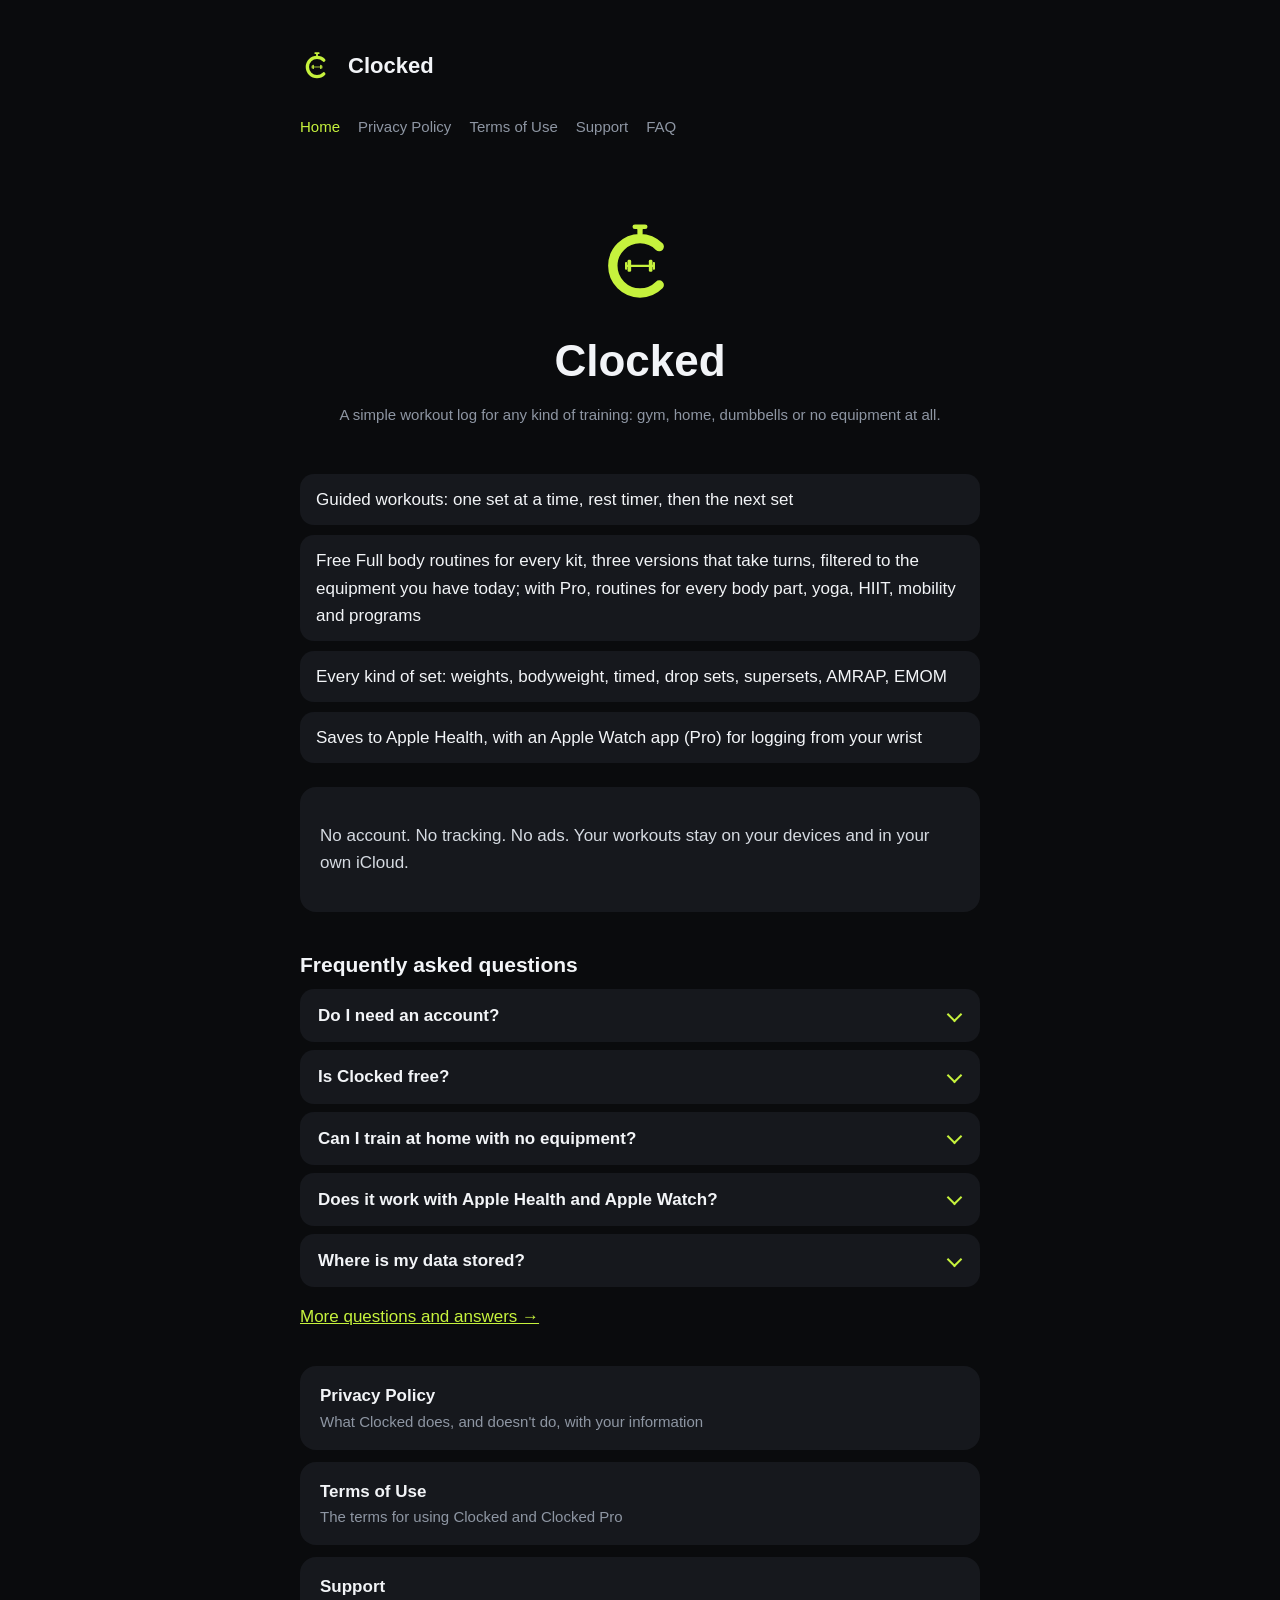
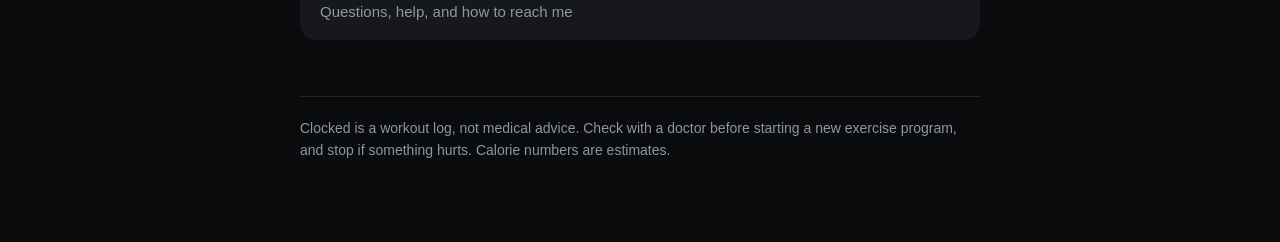
==== index.html @ 8acb9555 "Describe the new free tier: Full body for every kit, 3 routines Home, FAQ and terms: free includes F" ====
<!doctype html>
<html lang="en">
<head>
<meta charset="utf-8">
<meta name="viewport" content="width=device-width, initial-scale=1">
<title>Clocked</title>
<link rel="icon" href="icon-180.png">
<link rel="apple-touch-icon" href="icon-180.png">
<meta name="description" content="Clocked: a simple workout log for the gym, home or no equipment. Works with Apple Health and Apple Watch. No account.">
<link rel="stylesheet" href="style.css">
</head>
<body>
<main>
<header><svg class="mark" viewBox="0 0 100 100" aria-hidden="true"><path d="M70.03 32.9 A28.32 28.32 0 1 0 70.03 72.96" fill="none" stroke="#C6F23D" stroke-width="9.77" stroke-linecap="round"/><path d="M35.94 52.93 H64.06" fill="none" stroke="#C6F23D" stroke-width="2.34" stroke-linecap="round"/><g fill="#C6F23D"><rect x="47.27" y="13.87" width="5.47" height="6.84" rx="0.98"/><rect x="42.19" y="9.77" width="15.62" height="4.88" rx="2.44"/><rect x="34.38" y="48.87" width="2.34" height="8.12" rx="0.94"/><rect x="37.03" y="46.68" width="3.75" height="12.5" rx="1.41"/><rect x="59.22" y="46.68" width="3.75" height="12.5" rx="1.41"/><rect x="63.28" y="48.87" width="2.34" height="8.12" rx="0.94"/></g></svg><a href="./">Clocked</a></header>
<nav><a href="./" aria-current="page">Home</a><a href="privacy.html">Privacy Policy</a><a href="terms.html">Terms of Use</a><a href="support.html">Support</a><a href="support.html#faq">FAQ</a></nav>
<section class="hero">
<svg class="mark" viewBox="0 0 100 100" aria-hidden="true"><path d="M70.03 32.9 A28.32 28.32 0 1 0 70.03 72.96" fill="none" stroke="#C6F23D" stroke-width="9.77" stroke-linecap="round"/><path d="M35.94 52.93 H64.06" fill="none" stroke="#C6F23D" stroke-width="2.34" stroke-linecap="round"/><g fill="#C6F23D"><rect x="47.27" y="13.87" width="5.47" height="6.84" rx="0.98"/><rect x="42.19" y="9.77" width="15.62" height="4.88" rx="2.44"/><rect x="34.38" y="48.87" width="2.34" height="8.12" rx="0.94"/><rect x="37.03" y="46.68" width="3.75" height="12.5" rx="1.41"/><rect x="59.22" y="46.68" width="3.75" height="12.5" rx="1.41"/><rect x="63.28" y="48.87" width="2.34" height="8.12" rx="0.94"/></g></svg>
<h1>Clocked</h1>
<p class="muted">A simple workout log for any kind of training: gym, home, dumbbells or no equipment at all.</p>
</section>
<ul class="features">
<li>Guided workouts: one set at a time, rest timer, then the next set</li>
<li>Free Full body routines for every kit, three versions that take turns, filtered to the equipment you have today; with Pro, routines for every body part, yoga, HIIT, mobility and programs</li>
<li>Every kind of set: weights, bodyweight, timed, drop sets, supersets, AMRAP, EMOM</li>
<li>Saves to Apple Health, with an Apple Watch app (Pro) for logging from your wrist</li>
</ul>
<div class="card">
<p>No account. No tracking. No ads. Your workouts stay on your devices and in your own iCloud.</p>
</div>
<h2 id="faq">Frequently asked questions</h2>
<div class="faq">
<details><summary>Do I need an account?</summary><p>No. There's no sign-up and no login. Your workouts stay on your devices and in your own iCloud.</p></details>
<details><summary>Is Clocked free?</summary><p>Yes. Logging any workout, Full body routines for every kit, up to 3 of your own routines, history, Apple Health, iCloud sync, export and delete are always free. Clocked Pro adds every other ready-made routine and program, a fresh pick each day based on what you trained last, the Apple Watch app, progress charts, unlimited routines, planning, your own programs and widgets, with the first month free for new subscribers.</p></details>
<details><summary>Can I train at home with no equipment?</summary><p>Yes. Tell Clocked what you have today (no equipment, dumbbells, a kettlebell, bands, a full gym or your own mix) and routines and exercises only use that.</p></details>
<details><summary>Does it work with Apple Health and Apple Watch?</summary><p>Yes. Finished workouts, calories and distance are saved to Apple Health with your permission, and the Apple Watch app (part of Pro) logs sets from your wrist with live heart rate.</p></details>
<details><summary>Where is my data stored?</summary><p>On your devices and in your own private iCloud. No analytics, no ads, no trackers. See the <a href="privacy.html">Privacy Policy</a>.</p></details>
</div>
<p class="more"><a href="support.html#faq">More questions and answers →</a></p>
<div class="links">
<a href="privacy.html">Privacy Policy<span>What Clocked does, and doesn't do, with your information</span></a>
<a href="terms.html">Terms of Use<span>The terms for using Clocked and Clocked Pro</span></a>
<a href="support.html">Support<span>Questions, help, and how to reach me</span></a>
</div>
<footer>Clocked is a workout log, not medical advice. Check with a doctor before starting a new exercise program, and stop if something hurts. Calorie numbers are estimates.</footer>
</main>
</body>
</html>
---- style.css ----
:root {
  --bg: #0A0B0D; --card: #16181D; --text: #F2F4F7; --muted: #8E96A3; --accent: #C6F23D;
}
* { box-sizing: border-box; }
html { -webkit-text-size-adjust: 100%; }
body {
  margin: 0; background: var(--bg); color: var(--text);
  font: 17px/1.6 -apple-system, BlinkMacSystemFont, "SF Pro Text", "Segoe UI", Roboto, sans-serif;
}
main { max-width: 720px; margin: 0 auto; padding: 48px 20px 80px; }
header { display: flex; align-items: center; gap: 14px; margin-bottom: 32px; }
header a { color: var(--text); text-decoration: none; font-weight: 700; font-size: 22px; }
.mark { width: 34px; height: 34px; }
nav { display: flex; flex-wrap: wrap; gap: 8px 18px; margin: 0 0 36px; }
nav a { color: var(--muted); text-decoration: none; font-size: 15px; }
nav a:hover, nav a[aria-current] { color: var(--accent); }
h1 { font-size: 34px; line-height: 1.2; margin: 0 0 8px; }
h2 { font-size: 21px; margin: 36px 0 8px; }
p, li { color: #D5DAE1; }
.muted, .meta { color: var(--muted); font-size: 15px; }
a { color: var(--accent); }
.card { background: var(--card); border-radius: 16px; padding: 18px 20px; margin: 20px 0; }
ul { padding-left: 22px; }
.hero { text-align: center; padding: 40px 0 8px; }
.hero .mark { width: 96px; height: 96px; }
.hero h1 { font-size: 44px; margin-top: 16px; }
.features { display: grid; gap: 10px; margin: 24px 0; padding: 0; list-style: none; }
.features li { background: var(--card); border-radius: 14px; padding: 12px 16px; color: var(--text); }
.links { display: grid; gap: 12px; margin-top: 36px; }
.links a { display: block; background: var(--card); border-radius: 16px; padding: 16px 20px; color: var(--text); text-decoration: none; font-weight: 600; }
.links a span { display: block; color: var(--muted); font-weight: 400; font-size: 15px; }
footer { margin-top: 56px; color: var(--muted); font-size: 14px; border-top: 1px solid #1E232A; padding-top: 20px; }
.faq { margin: 8px 0 0; }
.faq h3 { font-size: 13px; font-weight: 700; letter-spacing: 0.08em; text-transform: uppercase; color: var(--muted); margin: 28px 0 8px; }
.faq details { background: var(--card); border-radius: 14px; margin: 8px 0; }
.faq summary { list-style: none; cursor: pointer; position: relative; min-height: 48px; padding: 13px 48px 13px 18px; font-weight: 600; color: var(--text); border-radius: 14px; }
.faq summary::-webkit-details-marker { display: none; }
.faq summary::after { content: ""; position: absolute; right: 20px; top: 50%; width: 9px; height: 9px; margin-top: -7px; border-right: 2px solid var(--accent); border-bottom: 2px solid var(--accent); transform: rotate(45deg); transition: transform 0.2s ease; }
.faq details[open] summary::after { margin-top: -2px; transform: rotate(-135deg); }
.faq summary:hover { color: var(--accent); }
.faq summary:focus-visible { outline: 2px solid var(--accent); outline-offset: 2px; }
.faq details > p, .faq details > ul { margin: 0; padding: 0 18px 16px; }
.faq details > ul { padding-left: 40px; }
.faq details > p + p { padding-top: 0; margin-top: -6px; }
.more { margin: 16px 0 0; }
@media (prefers-reduced-motion: reduce) { .faq summary::after { transition: none; } }
@media (max-width: 480px) { h1 { font-size: 30px; } .hero h1 { font-size: 38px; } .faq summary { padding-left: 16px; } }
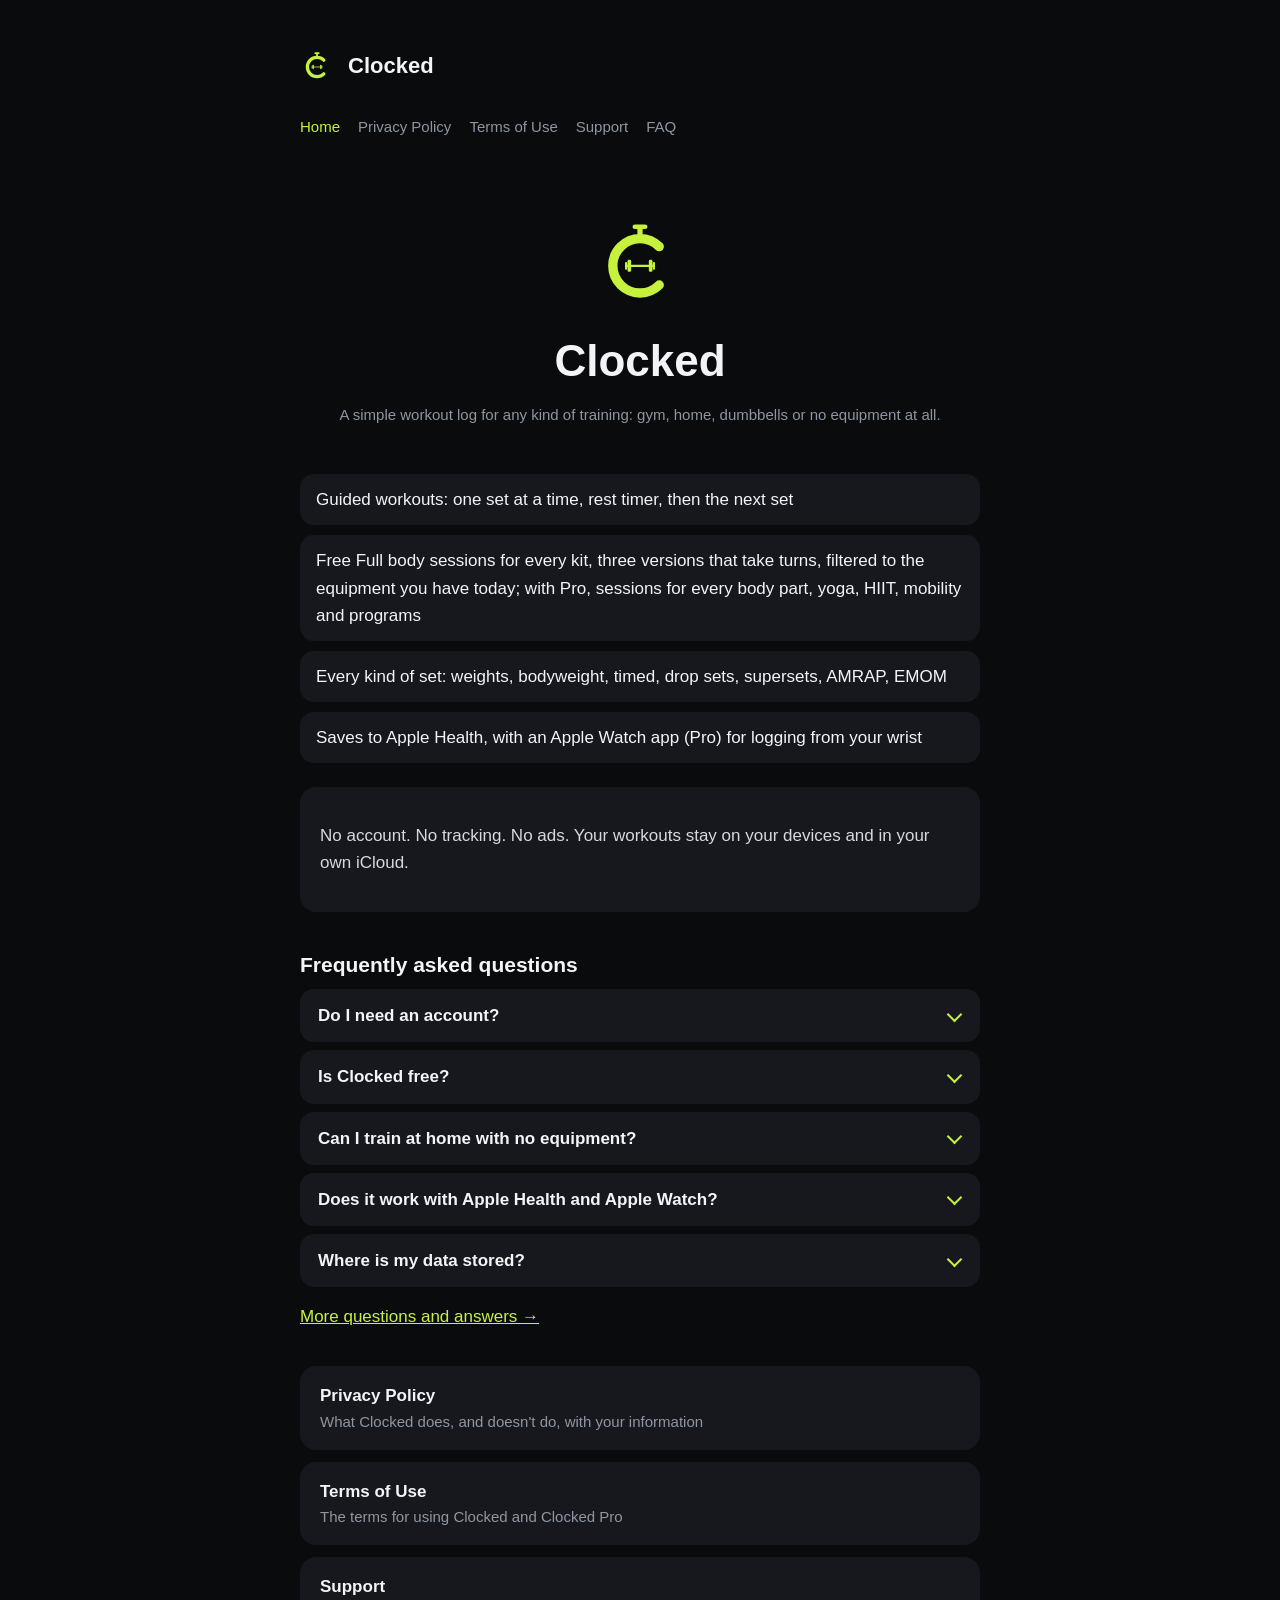
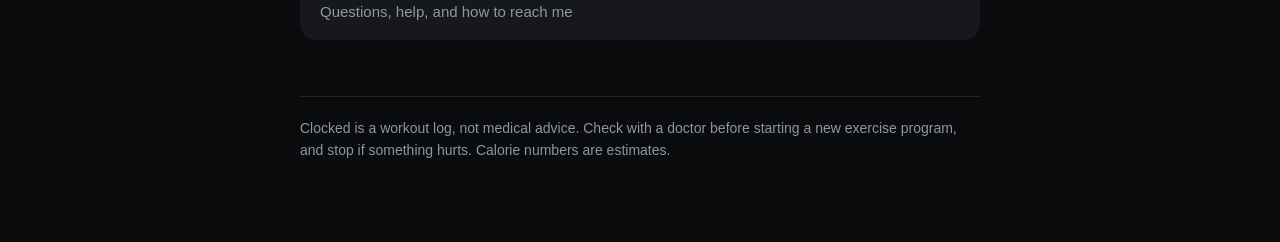
==== commit 24132fef: "Call routines sessions Co-Authored-By: Claude Opus 5.5 <noreply@anthropic.com>" ====
--- a/index.html
+++ b/index.html
@@ -20,7 +20,7 @@
 </section>
 <ul class="features">
 <li>Guided workouts: one set at a time, rest timer, then the next set</li>
-<li>Free Full body routines for every kit, three versions that take turns, filtered to the equipment you have today; with Pro, routines for every body part, yoga, HIIT, mobility and programs</li>
+<li>Free Full body sessions for every kit, three versions that take turns, filtered to the equipment you have today; with Pro, sessions for every body part, yoga, HIIT, mobility and programs</li>
 <li>Every kind of set: weights, bodyweight, timed, drop sets, supersets, AMRAP, EMOM</li>
 <li>Saves to Apple Health, with an Apple Watch app (Pro) for logging from your wrist</li>
 </ul>
@@ -30,8 +30,8 @@
 <h2 id="faq">Frequently asked questions</h2>
 <div class="faq">
 <details><summary>Do I need an account?</summary><p>No. There's no sign-up and no login. Your workouts stay on your devices and in your own iCloud.</p></details>
-<details><summary>Is Clocked free?</summary><p>Yes. Logging any workout, Full body routines for every kit, up to 3 of your own routines, history, Apple Health, iCloud sync, export and delete are always free. Clocked Pro adds every other ready-made routine and program, a fresh pick each day based on what you trained last, the Apple Watch app, progress charts, unlimited routines, planning, your own programs and widgets, with the first month free for new subscribers.</p></details>
-<details><summary>Can I train at home with no equipment?</summary><p>Yes. Tell Clocked what you have today (no equipment, dumbbells, a kettlebell, bands, a full gym or your own mix) and routines and exercises only use that.</p></details>
+<details><summary>Is Clocked free?</summary><p>Yes. Logging any workout, Full body sessions for every kit, up to 3 of your own sessions, history, Apple Health, iCloud sync, export and delete are always free. Clocked Pro adds every other ready-made session and program, a fresh pick each day based on what you trained last, the Apple Watch app, progress charts, unlimited sessions, planning, your own programs and widgets, with the first month free for new subscribers.</p></details>
+<details><summary>Can I train at home with no equipment?</summary><p>Yes. Tell Clocked what you have today (no equipment, dumbbells, a kettlebell, bands, a full gym or your own mix) and sessions and exercises only use that.</p></details>
 <details><summary>Does it work with Apple Health and Apple Watch?</summary><p>Yes. Finished workouts, calories and distance are saved to Apple Health with your permission, and the Apple Watch app (part of Pro) logs sets from your wrist with live heart rate.</p></details>
 <details><summary>Where is my data stored?</summary><p>On your devices and in your own private iCloud. No analytics, no ads, no trackers. See the <a href="privacy.html">Privacy Policy</a>.</p></details>
 </div>
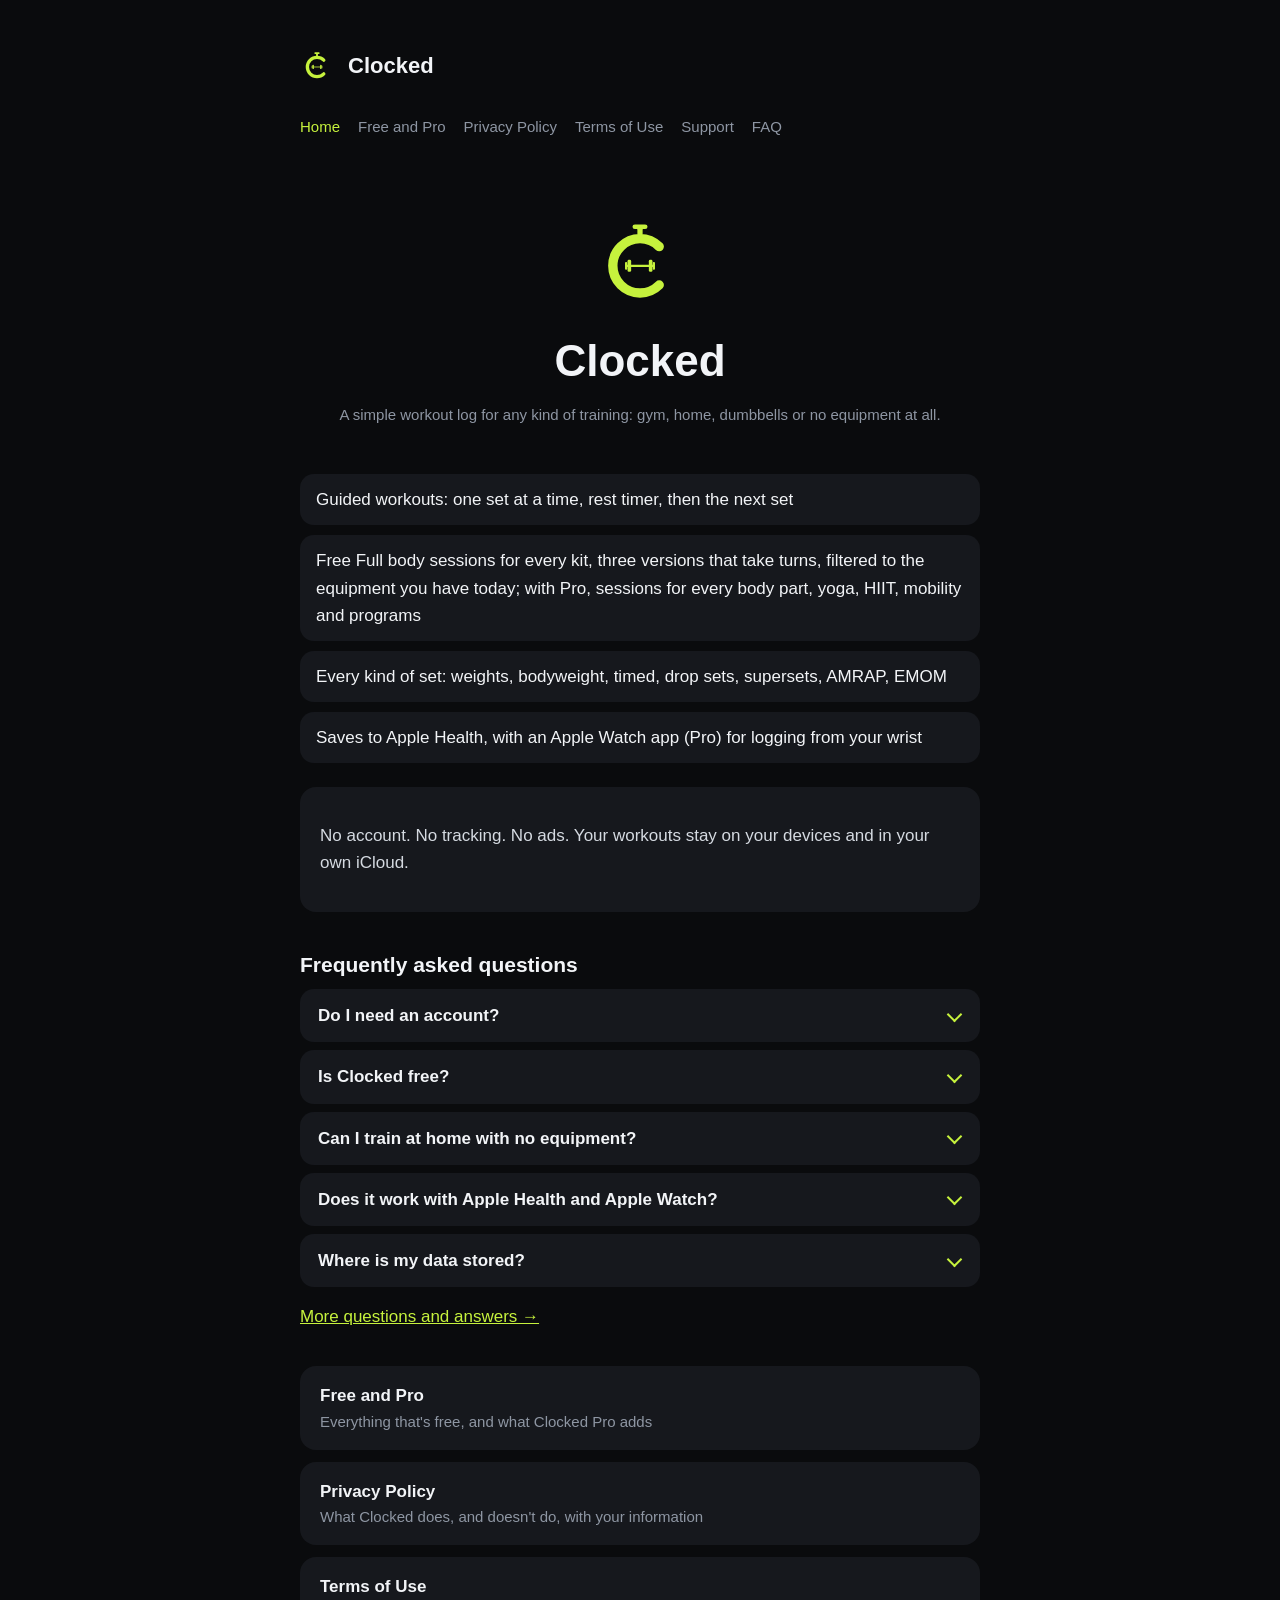
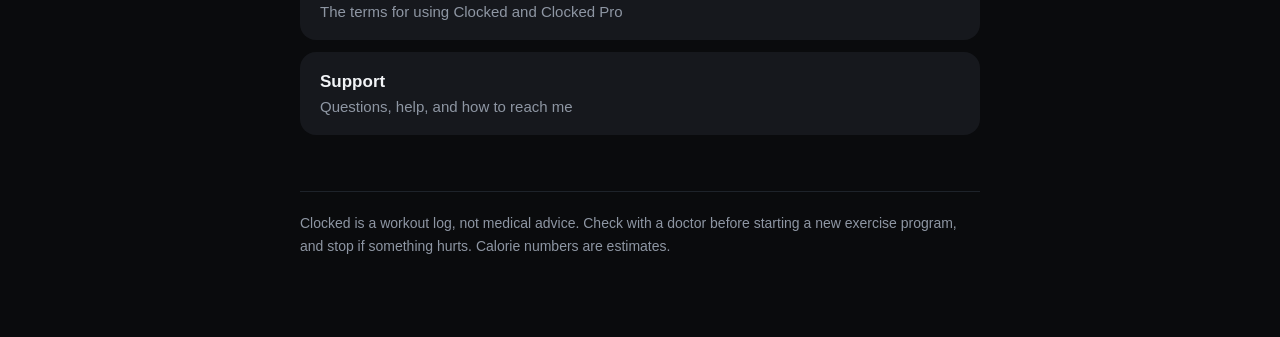
==== commit 09866989: "Free and Pro: a page with everything each includes, linked from every page Prices ($1.99 a month, $1" ====
--- a/index.html
+++ b/index.html
@@ -12,7 +12,7 @@
 <body>
 <main>
 <header><svg class="mark" viewBox="0 0 100 100" aria-hidden="true"><path d="M70.03 32.9 A28.32 28.32 0 1 0 70.03 72.96" fill="none" stroke="#C6F23D" stroke-width="9.77" stroke-linecap="round"/><path d="M35.94 52.93 H64.06" fill="none" stroke="#C6F23D" stroke-width="2.34" stroke-linecap="round"/><g fill="#C6F23D"><rect x="47.27" y="13.87" width="5.47" height="6.84" rx="0.98"/><rect x="42.19" y="9.77" width="15.62" height="4.88" rx="2.44"/><rect x="34.38" y="48.87" width="2.34" height="8.12" rx="0.94"/><rect x="37.03" y="46.68" width="3.75" height="12.5" rx="1.41"/><rect x="59.22" y="46.68" width="3.75" height="12.5" rx="1.41"/><rect x="63.28" y="48.87" width="2.34" height="8.12" rx="0.94"/></g></svg><a href="./">Clocked</a></header>
-<nav><a href="./" aria-current="page">Home</a><a href="privacy.html">Privacy Policy</a><a href="terms.html">Terms of Use</a><a href="support.html">Support</a><a href="support.html#faq">FAQ</a></nav>
+<nav><a href="./" aria-current="page">Home</a><a href="free-and-pro.html">Free and Pro</a><a href="privacy.html">Privacy Policy</a><a href="terms.html">Terms of Use</a><a href="support.html">Support</a><a href="support.html#faq">FAQ</a></nav>
 <section class="hero">
 <svg class="mark" viewBox="0 0 100 100" aria-hidden="true"><path d="M70.03 32.9 A28.32 28.32 0 1 0 70.03 72.96" fill="none" stroke="#C6F23D" stroke-width="9.77" stroke-linecap="round"/><path d="M35.94 52.93 H64.06" fill="none" stroke="#C6F23D" stroke-width="2.34" stroke-linecap="round"/><g fill="#C6F23D"><rect x="47.27" y="13.87" width="5.47" height="6.84" rx="0.98"/><rect x="42.19" y="9.77" width="15.62" height="4.88" rx="2.44"/><rect x="34.38" y="48.87" width="2.34" height="8.12" rx="0.94"/><rect x="37.03" y="46.68" width="3.75" height="12.5" rx="1.41"/><rect x="59.22" y="46.68" width="3.75" height="12.5" rx="1.41"/><rect x="63.28" y="48.87" width="2.34" height="8.12" rx="0.94"/></g></svg>
 <h1>Clocked</h1>
@@ -30,13 +30,14 @@
 <h2 id="faq">Frequently asked questions</h2>
 <div class="faq">
 <details><summary>Do I need an account?</summary><p>No. There's no sign-up and no login. Your workouts stay on your devices and in your own iCloud.</p></details>
-<details><summary>Is Clocked free?</summary><p>Yes. Logging any workout, Full body sessions for every kit, up to 3 of your own sessions, history, Apple Health, iCloud sync, export and delete are always free. Clocked Pro adds every other ready-made session and program, a fresh pick each day based on what you trained last, the Apple Watch app, progress charts, unlimited sessions, planning, your own programs and widgets, with the first month free for new subscribers.</p></details>
+<details><summary>Is Clocked free?</summary><p>Yes. Logging any workout, Guided workouts, Full body A, B and C for every kit, up to 3 sessions you build yourself, records, history, sharing your progress, Apple Health, iCloud sync and backups are always free. Clocked Pro adds every other ready-made session and program, a fresh pick each day based on what you trained last, the Apple Watch app, progress charts, unlimited sessions, planning, your own programs and widgets, with the first month free for new subscribers.</p><p><a href="free-and-pro.html">See everything Free and Pro include →</a></p></details>
 <details><summary>Can I train at home with no equipment?</summary><p>Yes. Tell Clocked what you have today (no equipment, dumbbells, a kettlebell, bands, a full gym or your own mix) and sessions and exercises only use that.</p></details>
 <details><summary>Does it work with Apple Health and Apple Watch?</summary><p>Yes. Finished workouts, calories and distance are saved to Apple Health with your permission, and the Apple Watch app (part of Pro) logs sets from your wrist with live heart rate.</p></details>
 <details><summary>Where is my data stored?</summary><p>On your devices and in your own private iCloud. No analytics, no ads, no trackers. See the <a href="privacy.html">Privacy Policy</a>.</p></details>
 </div>
 <p class="more"><a href="support.html#faq">More questions and answers →</a></p>
 <div class="links">
+<a href="free-and-pro.html">Free and Pro<span>Everything that's free, and what Clocked Pro adds</span></a>
 <a href="privacy.html">Privacy Policy<span>What Clocked does, and doesn't do, with your information</span></a>
 <a href="terms.html">Terms of Use<span>The terms for using Clocked and Clocked Pro</span></a>
 <a href="support.html">Support<span>Questions, help, and how to reach me</span></a>
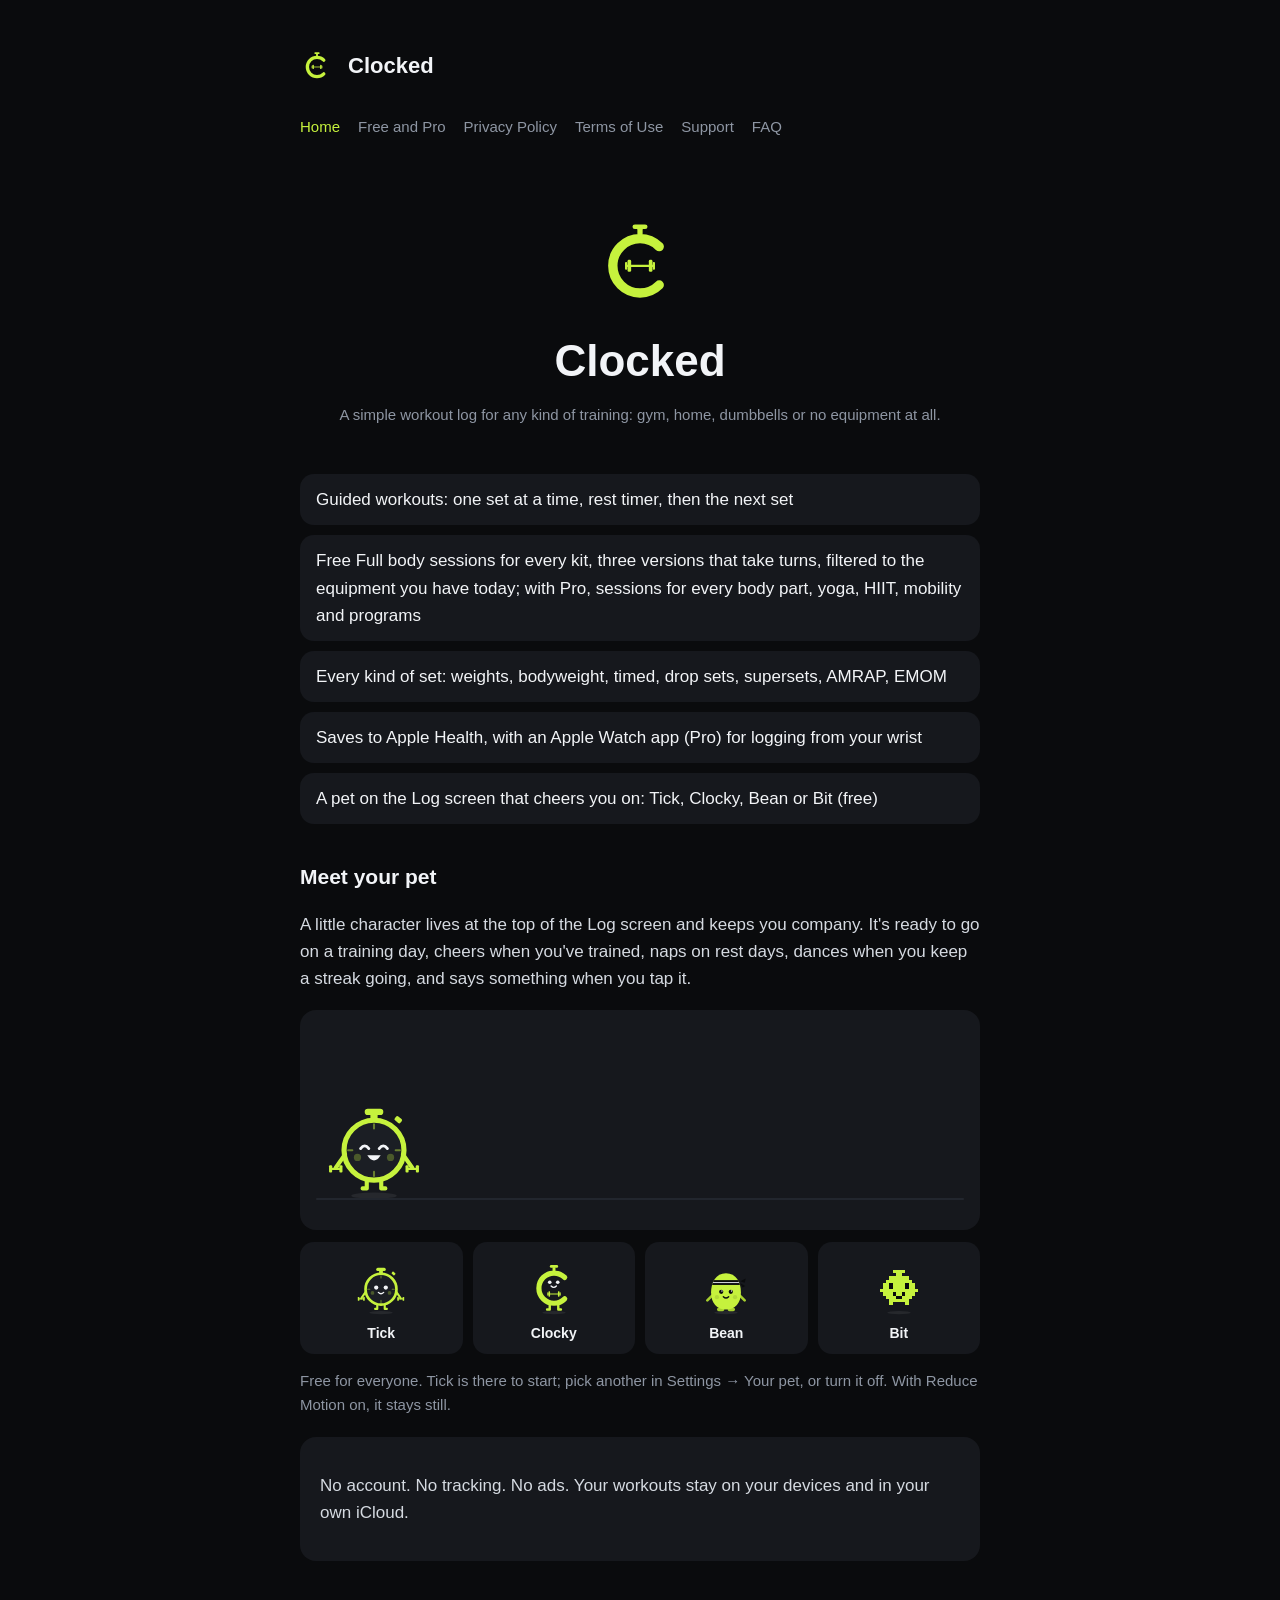
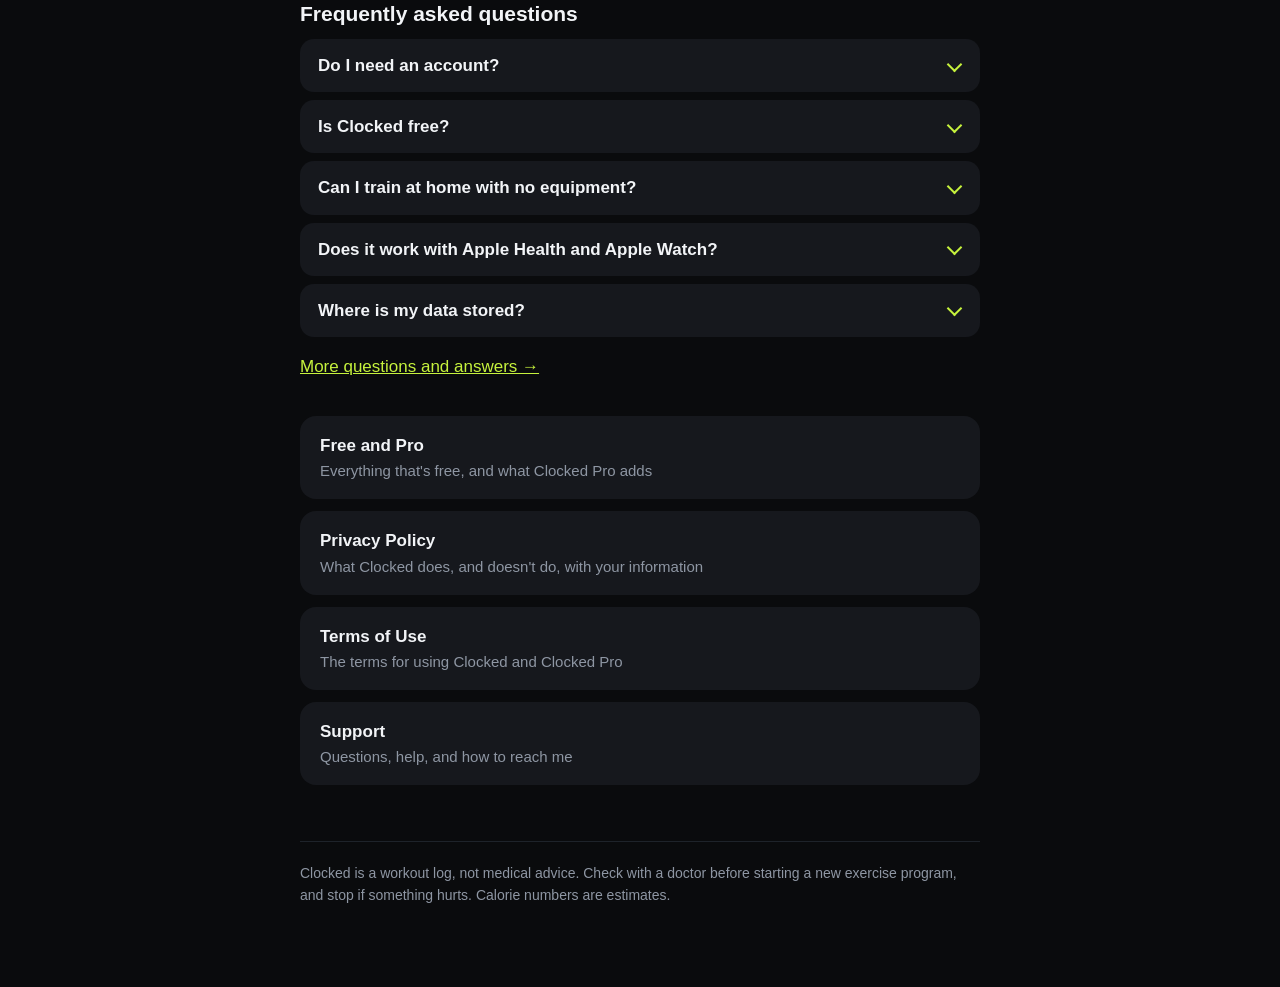
==== commit 5eacb68b: "Pets: meet Tick, Clocky, Bean and Bit on the home page A stage where the pet hops across, turns roun" ====
--- a/index.html
+++ b/index.html
@@ -23,14 +23,20 @@
 <li>Free Full body sessions for every kit, three versions that take turns, filtered to the equipment you have today; with Pro, sessions for every body part, yoga, HIIT, mobility and programs</li>
 <li>Every kind of set: weights, bodyweight, timed, drop sets, supersets, AMRAP, EMOM</li>
 <li>Saves to Apple Health, with an Apple Watch app (Pro) for logging from your wrist</li>
+<li>A pet on the Log screen that cheers you on: Tick, Clocky, Bean or Bit (free)</li>
 </ul>
+<h2 id="pets">Meet your pet</h2>
+<p>A little character lives at the top of the Log screen and keeps you company. It's ready to go on a training day, cheers when you've trained, naps on rest days, dances when you keep a streak going, and says something when you tap it.</p>
+<div class="pet-stage" aria-hidden="true"><div class="pet-runner"><div class="pet-hop"><span class="pet-poof"></span><span class="pet-layer pet-tick"><svg class="pet-svg " viewBox="0 0 120 120" aria-hidden="true"><ellipse cx="60" cy="110" rx="22" ry="3" fill="rgba(255,255,255,.07)"/><g class="body"><path d="M53 93 v10 h-4 M67 93 v10 h4" fill="none" stroke="#C6F23D" stroke-width="4" stroke-linecap="round" stroke-linejoin="round"/><rect x="51" y="26" width="18" height="6" rx="3" fill="#C6F23D"/><rect x="56.5" y="31" width="7" height="7" rx="1.5" fill="#C6F23D"/><rect x="80" y="34" width="7" height="5" rx="1.5" fill="#C6F23D" transform="rotate(40 83.5 36.5)"/><circle cx="60" cy="66" r="29" fill="#1B1E24" stroke="#C6F23D" stroke-width="5"/><path d="M60 41 V45 M85 66 H81 M60 91 V87 M35 66 H39" stroke="#C6F23D" stroke-width="2" stroke-linecap="round" opacity=".45"/><circle cx="44" cy="73" r="3.5" fill="#C6F23D" opacity=".28"/><circle cx="76" cy="73" r="3.5" fill="#C6F23D" opacity=".28"/><g fill="none" stroke="#F2F4F7" stroke-width="2.7" stroke-linecap="round"><path d="M47 64.5 Q51 59 55 64.5"/><path d="M65 64.5 Q69 59 73 64.5"/></g><path d="M53.5 71 Q60.0 81 66.5 71 Z" fill="#F2F4F7"/><g class="arm-l" style="transform-origin:32px 70px"><path d="M32 70 L23 83" stroke="#C6F23D" stroke-width="4" stroke-linecap="round"/><path d="M18 84 H28" stroke="#C6F23D" stroke-width="2.2" stroke-linecap="round"/><rect x="16.5" y="80.5" width="3" height="7" rx="1" fill="#C6F23D"/><rect x="26.5" y="80.5" width="3" height="7" rx="1" fill="#C6F23D"/></g><g class="arm-r" style="transform-origin:88px 70px"><path d="M88 70 L97 83" stroke="#C6F23D" stroke-width="4" stroke-linecap="round"/><path d="M92 84 H102" stroke="#C6F23D" stroke-width="2.2" stroke-linecap="round"/><rect x="90.5" y="80.5" width="3" height="7" rx="1" fill="#C6F23D"/><rect x="100.5" y="80.5" width="3" height="7" rx="1" fill="#C6F23D"/></g></g></svg></span><span class="pet-layer pet-clocky"><svg class="pet-svg " viewBox="0 0 120 120" aria-hidden="true"><ellipse cx="60" cy="110" rx="22" ry="3" fill="rgba(255,255,255,.07)"/><g class="body"><path d="M52 95 v9 h-5 M68 95 v9 h5" fill="none" stroke="#C6F23D" stroke-width="4.5" stroke-linecap="round" stroke-linejoin="round"/><path d="M80.03 43.97 A28.32 28.32 0 1 0 80.03 84.03" fill="none" stroke="#C6F23D" stroke-width="9.77" stroke-linecap="round"/><rect x="57.27" y="24.94" width="5.47" height="6.84" rx=".98" fill="#C6F23D"/><rect x="52.19" y="20.84" width="15.62" height="4.88" rx="2.44" fill="#C6F23D"/><g fill="none" stroke="#F2F4F7" stroke-width="2.7" stroke-linecap="round"><path d="M48 54.5 Q52 49 56 54.5"/><path d="M63 54.5 Q67 49 71 54.5"/></g><path d="M53.0 59 Q59.5 69 66.0 59 Z" fill="#F2F4F7"/><g class="lift" fill="#C6F23D"><path d="M48.75 75 H71.25" stroke="#C6F23D" stroke-width="1.9" stroke-linecap="round"/><rect x="47.5" y="71.75" width="1.87" height="6.5" rx=".75"/><rect x="49.62" y="70" width="3" height="10" rx="1.1"/><rect x="67.38" y="70" width="3" height="10" rx="1.1"/><rect x="70.63" y="71.75" width="1.87" height="6.5" rx=".75"/></g></g></svg></span><span class="pet-layer pet-bean"><svg class="pet-svg " viewBox="0 0 120 120" aria-hidden="true"><ellipse cx="60" cy="110" rx="22" ry="3" fill="rgba(255,255,255,.07)"/><g class="body"><defs><clipPath id="bean-clip-stage"><path d="M60 36 C79 36 88 53 88 72 C88 92 77 104 60 104 C43 104 32 92 32 72 C32 53 41 36 60 36 Z"/></clipPath></defs><ellipse cx="50" cy="104" rx="7" ry="3.5" fill="#A6CF2E"/><ellipse cx="70" cy="104" rx="7" ry="3.5" fill="#A6CF2E"/><g class="arm-l" style="transform-origin:34px 78px"><path d="M34 78 L25 87" stroke="#A6CF2E" stroke-width="5" stroke-linecap="round"/></g><g class="arm-r" style="transform-origin:86px 78px"><path d="M86 78 L95 87" stroke="#A6CF2E" stroke-width="5" stroke-linecap="round"/></g><path d="M60 36 C79 36 88 53 88 72 C88 92 77 104 60 104 C43 104 32 92 32 72 C32 53 41 36 60 36 Z" fill="#C6F23D"/><g clip-path="url(#bean-clip-stage)"><rect x="28" y="49" width="64" height="9" fill="#0A0B0D"/><rect x="28" y="52.5" width="64" height="2" fill="#F2F4F7" opacity=".85"/></g><path d="M87 51 L97 46 L95 54 Z" fill="#0A0B0D"/><path d="M87 55 L96 60 L91 63 Z" fill="#0A0B0D"/><circle cx="43" cy="81" r="4" fill="#0A0B0D" opacity=".1"/><circle cx="77" cy="81" r="4" fill="#0A0B0D" opacity=".1"/><g fill="none" stroke="#0A0B0D" stroke-width="2.7" stroke-linecap="round"><path d="M47 72.5 Q51 67 55 72.5"/><path d="M65 72.5 Q69 67 73 72.5"/></g><path d="M53.5 79 Q60.0 89 66.5 79 Z" fill="#0A0B0D"/></g></svg></span><span class="pet-layer pet-bit"><svg class="pet-svg " viewBox="0 0 120 120" aria-hidden="true"><ellipse cx="60" cy="110" rx="22" ry="3" fill="rgba(255,255,255,.07)"/><g class="body"><g shape-rendering="crispEdges"><rect x="48" y="30" width="6" height="6" fill="#C6F23D"/><rect x="54" y="30" width="6" height="6" fill="#C6F23D"/><rect x="60" y="30" width="6" height="6" fill="#C6F23D"/><rect x="66" y="30" width="6" height="6" fill="#C6F23D"/><rect x="54" y="36" width="6" height="6" fill="#C6F23D"/><rect x="60" y="36" width="6" height="6" fill="#C6F23D"/><rect x="42" y="42" width="6" height="6" fill="#C6F23D"/><rect x="48" y="42" width="6" height="6" fill="#C6F23D"/><rect x="54" y="42" width="6" height="6" fill="#C6F23D"/><rect x="60" y="42" width="6" height="6" fill="#C6F23D"/><rect x="66" y="42" width="6" height="6" fill="#C6F23D"/><rect x="72" y="42" width="6" height="6" fill="#C6F23D"/><rect x="36" y="48" width="6" height="6" fill="#C6F23D"/><rect x="42" y="48" width="6" height="6" fill="#C6F23D"/><rect x="48" y="48" width="6" height="6" fill="#C6F23D"/><rect x="54" y="48" width="6" height="6" fill="#C6F23D"/><rect x="60" y="48" width="6" height="6" fill="#C6F23D"/><rect x="66" y="48" width="6" height="6" fill="#C6F23D"/><rect x="72" y="48" width="6" height="6" fill="#C6F23D"/><rect x="78" y="48" width="6" height="6" fill="#C6F23D"/><rect x="30" y="54" width="6" height="6" fill="#C6F23D"/><rect x="36" y="54" width="6" height="6" fill="#C6F23D"/><rect x="42" y="54" width="6" height="6" fill="#C6F23D"/><rect x="48" y="54" width="6" height="6" fill="#C6F23D"/><rect x="54" y="54" width="6" height="6" fill="#C6F23D"/><rect x="60" y="54" width="6" height="6" fill="#C6F23D"/><rect x="66" y="54" width="6" height="6" fill="#C6F23D"/><rect x="72" y="54" width="6" height="6" fill="#C6F23D"/><rect x="78" y="54" width="6" height="6" fill="#C6F23D"/><rect x="84" y="54" width="6" height="6" fill="#C6F23D"/><rect x="30" y="60" width="6" height="6" fill="#C6F23D"/><rect x="36" y="60" width="6" height="6" fill="#C6F23D"/><rect x="42" y="60" width="6" height="6" fill="#C6F23D"/><rect x="48" y="60" width="6" height="6" fill="#C6F23D"/><rect x="54" y="60" width="6" height="6" fill="#C6F23D"/><rect x="60" y="60" width="6" height="6" fill="#C6F23D"/><rect x="66" y="60" width="6" height="6" fill="#C6F23D"/><rect x="72" y="60" width="6" height="6" fill="#C6F23D"/><rect x="78" y="60" width="6" height="6" fill="#C6F23D"/><rect x="84" y="60" width="6" height="6" fill="#C6F23D"/><rect x="30" y="66" width="6" height="6" fill="#C6F23D"/><rect x="36" y="66" width="6" height="6" fill="#C6F23D"/><rect x="42" y="66" width="6" height="6" fill="#C6F23D"/><rect x="48" y="66" width="6" height="6" fill="#C6F23D"/><rect x="54" y="66" width="6" height="6" fill="#C6F23D"/><rect x="60" y="66" width="6" height="6" fill="#C6F23D"/><rect x="66" y="66" width="6" height="6" fill="#C6F23D"/><rect x="72" y="66" width="6" height="6" fill="#C6F23D"/><rect x="78" y="66" width="6" height="6" fill="#C6F23D"/><rect x="84" y="66" width="6" height="6" fill="#C6F23D"/><rect x="30" y="72" width="6" height="6" fill="#C6F23D"/><rect x="36" y="72" width="6" height="6" fill="#C6F23D"/><rect x="42" y="72" width="6" height="6" fill="#C6F23D"/><rect x="48" y="72" width="6" height="6" fill="#C6F23D"/><rect x="54" y="72" width="6" height="6" fill="#C6F23D"/><rect x="60" y="72" width="6" height="6" fill="#C6F23D"/><rect x="66" y="72" width="6" height="6" fill="#C6F23D"/><rect x="72" y="72" width="6" height="6" fill="#C6F23D"/><rect x="78" y="72" width="6" height="6" fill="#C6F23D"/><rect x="84" y="72" width="6" height="6" fill="#C6F23D"/><rect x="36" y="78" width="6" height="6" fill="#C6F23D"/><rect x="42" y="78" width="6" height="6" fill="#C6F23D"/><rect x="48" y="78" width="6" height="6" fill="#C6F23D"/><rect x="54" y="78" width="6" height="6" fill="#C6F23D"/><rect x="60" y="78" width="6" height="6" fill="#C6F23D"/><rect x="66" y="78" width="6" height="6" fill="#C6F23D"/><rect x="72" y="78" width="6" height="6" fill="#C6F23D"/><rect x="78" y="78" width="6" height="6" fill="#C6F23D"/><rect x="42" y="84" width="6" height="6" fill="#C6F23D"/><rect x="48" y="84" width="6" height="6" fill="#C6F23D"/><rect x="54" y="84" width="6" height="6" fill="#C6F23D"/><rect x="60" y="84" width="6" height="6" fill="#C6F23D"/><rect x="66" y="84" width="6" height="6" fill="#C6F23D"/><rect x="72" y="84" width="6" height="6" fill="#C6F23D"/><rect x="42" y="90" width="6" height="6" fill="#C6F23D"/><rect x="72" y="90" width="6" height="6" fill="#C6F23D"/><g class="arm-l"><rect x="24" y="66" width="6" height="6" fill="#C6F23D"/></g><g class="arm-r"><rect x="90" y="66" width="6" height="6" fill="#C6F23D"/></g><rect x="36" y="60" width="6" height="6" fill="#0A0B0D"/><rect x="42" y="54" width="6" height="6" fill="#0A0B0D"/><rect x="48" y="60" width="6" height="6" fill="#0A0B0D"/><rect x="66" y="60" width="6" height="6" fill="#0A0B0D"/><rect x="72" y="54" width="6" height="6" fill="#0A0B0D"/><rect x="78" y="60" width="6" height="6" fill="#0A0B0D"/><rect x="48" y="72" width="6" height="6" fill="#0A0B0D"/><rect x="54" y="72" width="6" height="6" fill="#0A0B0D"/><rect x="60" y="72" width="6" height="6" fill="#0A0B0D"/><rect x="66" y="72" width="6" height="6" fill="#0A0B0D"/><rect x="54" y="78" width="6" height="6" fill="#0A0B0D"/><rect x="60" y="78" width="6" height="6" fill="#0A0B0D"/></g></g></svg></span></div></div></div>
+<div class="pet-lineup"><figure class="pet-pick pet-tick"><svg class="pet-svg " viewBox="0 0 120 120" aria-hidden="true"><ellipse cx="60" cy="110" rx="22" ry="3" fill="rgba(255,255,255,.07)"/><g class="body"><path d="M53 93 v10 h-4 M67 93 v10 h4" fill="none" stroke="#C6F23D" stroke-width="4" stroke-linecap="round" stroke-linejoin="round"/><rect x="51" y="26" width="18" height="6" rx="3" fill="#C6F23D"/><rect x="56.5" y="31" width="7" height="7" rx="1.5" fill="#C6F23D"/><rect x="80" y="34" width="7" height="5" rx="1.5" fill="#C6F23D" transform="rotate(40 83.5 36.5)"/><circle cx="60" cy="66" r="29" fill="#1B1E24" stroke="#C6F23D" stroke-width="5"/><path d="M60 41 V45 M85 66 H81 M60 91 V87 M35 66 H39" stroke="#C6F23D" stroke-width="2" stroke-linecap="round" opacity=".45"/><circle cx="44" cy="73" r="3.5" fill="#C6F23D" opacity=".28"/><circle cx="76" cy="73" r="3.5" fill="#C6F23D" opacity=".28"/><g class="eyes"><circle cx="51" cy="63" r="4" fill="#F2F4F7"/><circle cx="69" cy="63" r="4" fill="#F2F4F7"/></g><path d="M55.0 72 Q60.0 77 65.0 72" fill="none" stroke="#F2F4F7" stroke-width="2.5" stroke-linecap="round"/><g class="arm-l" style="transform-origin:32px 70px"><path d="M32 70 L23 83" stroke="#C6F23D" stroke-width="4" stroke-linecap="round"/><path d="M18 84 H28" stroke="#C6F23D" stroke-width="2.2" stroke-linecap="round"/><rect x="16.5" y="80.5" width="3" height="7" rx="1" fill="#C6F23D"/><rect x="26.5" y="80.5" width="3" height="7" rx="1" fill="#C6F23D"/></g><g class="arm-r" style="transform-origin:88px 70px"><path d="M88 70 L97 83" stroke="#C6F23D" stroke-width="4" stroke-linecap="round"/><path d="M92 84 H102" stroke="#C6F23D" stroke-width="2.2" stroke-linecap="round"/><rect x="90.5" y="80.5" width="3" height="7" rx="1" fill="#C6F23D"/><rect x="100.5" y="80.5" width="3" height="7" rx="1" fill="#C6F23D"/></g></g></svg><figcaption>Tick</figcaption></figure><figure class="pet-pick pet-clocky"><svg class="pet-svg " viewBox="0 0 120 120" aria-hidden="true"><ellipse cx="60" cy="110" rx="22" ry="3" fill="rgba(255,255,255,.07)"/><g class="body"><path d="M52 95 v9 h-5 M68 95 v9 h5" fill="none" stroke="#C6F23D" stroke-width="4.5" stroke-linecap="round" stroke-linejoin="round"/><path d="M80.03 43.97 A28.32 28.32 0 1 0 80.03 84.03" fill="none" stroke="#C6F23D" stroke-width="9.77" stroke-linecap="round"/><rect x="57.27" y="24.94" width="5.47" height="6.84" rx=".98" fill="#C6F23D"/><rect x="52.19" y="20.84" width="15.62" height="4.88" rx="2.44" fill="#C6F23D"/><g class="eyes"><circle cx="52" cy="53" r="3.4" fill="#F2F4F7"/><circle cx="67" cy="53" r="3.4" fill="#F2F4F7"/></g><path d="M54.5 60 Q59.5 65 64.5 60" fill="none" stroke="#F2F4F7" stroke-width="2.5" stroke-linecap="round"/><g class="lift" fill="#C6F23D"><path d="M48.75 75 H71.25" stroke="#C6F23D" stroke-width="1.9" stroke-linecap="round"/><rect x="47.5" y="71.75" width="1.87" height="6.5" rx=".75"/><rect x="49.62" y="70" width="3" height="10" rx="1.1"/><rect x="67.38" y="70" width="3" height="10" rx="1.1"/><rect x="70.63" y="71.75" width="1.87" height="6.5" rx=".75"/></g></g></svg><figcaption>Clocky</figcaption></figure><figure class="pet-pick pet-bean"><svg class="pet-svg " viewBox="0 0 120 120" aria-hidden="true"><ellipse cx="60" cy="110" rx="22" ry="3" fill="rgba(255,255,255,.07)"/><g class="body"><defs><clipPath id="bean-clip-lineup"><path d="M60 36 C79 36 88 53 88 72 C88 92 77 104 60 104 C43 104 32 92 32 72 C32 53 41 36 60 36 Z"/></clipPath></defs><ellipse cx="50" cy="104" rx="7" ry="3.5" fill="#A6CF2E"/><ellipse cx="70" cy="104" rx="7" ry="3.5" fill="#A6CF2E"/><g class="arm-l" style="transform-origin:34px 78px"><path d="M34 78 L25 87" stroke="#A6CF2E" stroke-width="5" stroke-linecap="round"/></g><g class="arm-r" style="transform-origin:86px 78px"><path d="M86 78 L95 87" stroke="#A6CF2E" stroke-width="5" stroke-linecap="round"/></g><path d="M60 36 C79 36 88 53 88 72 C88 92 77 104 60 104 C43 104 32 92 32 72 C32 53 41 36 60 36 Z" fill="#C6F23D"/><g clip-path="url(#bean-clip-lineup)"><rect x="28" y="49" width="64" height="9" fill="#0A0B0D"/><rect x="28" y="52.5" width="64" height="2" fill="#F2F4F7" opacity=".85"/></g><path d="M87 51 L97 46 L95 54 Z" fill="#0A0B0D"/><path d="M87 55 L96 60 L91 63 Z" fill="#0A0B0D"/><circle cx="43" cy="81" r="4" fill="#0A0B0D" opacity=".1"/><circle cx="77" cy="81" r="4" fill="#0A0B0D" opacity=".1"/><g class="eyes"><circle cx="51" cy="71" r="4" fill="#0A0B0D"/><circle cx="69" cy="71" r="4" fill="#0A0B0D"/><circle cx="52.4" cy="69.5" r="1.3" fill="#F2F4F7"/><circle cx="70.4" cy="69.5" r="1.3" fill="#F2F4F7"/></g><path d="M55.0 80 Q60.0 85 65.0 80" fill="none" stroke="#0A0B0D" stroke-width="2.5" stroke-linecap="round"/></g></svg><figcaption>Bean</figcaption></figure><figure class="pet-pick pet-bit"><svg class="pet-svg " viewBox="0 0 120 120" aria-hidden="true"><ellipse cx="60" cy="110" rx="22" ry="3" fill="rgba(255,255,255,.07)"/><g class="body"><g shape-rendering="crispEdges"><rect x="48" y="30" width="6" height="6" fill="#C6F23D"/><rect x="54" y="30" width="6" height="6" fill="#C6F23D"/><rect x="60" y="30" width="6" height="6" fill="#C6F23D"/><rect x="66" y="30" width="6" height="6" fill="#C6F23D"/><rect x="54" y="36" width="6" height="6" fill="#C6F23D"/><rect x="60" y="36" width="6" height="6" fill="#C6F23D"/><rect x="42" y="42" width="6" height="6" fill="#C6F23D"/><rect x="48" y="42" width="6" height="6" fill="#C6F23D"/><rect x="54" y="42" width="6" height="6" fill="#C6F23D"/><rect x="60" y="42" width="6" height="6" fill="#C6F23D"/><rect x="66" y="42" width="6" height="6" fill="#C6F23D"/><rect x="72" y="42" width="6" height="6" fill="#C6F23D"/><rect x="36" y="48" width="6" height="6" fill="#C6F23D"/><rect x="42" y="48" width="6" height="6" fill="#C6F23D"/><rect x="48" y="48" width="6" height="6" fill="#C6F23D"/><rect x="54" y="48" width="6" height="6" fill="#C6F23D"/><rect x="60" y="48" width="6" height="6" fill="#C6F23D"/><rect x="66" y="48" width="6" height="6" fill="#C6F23D"/><rect x="72" y="48" width="6" height="6" fill="#C6F23D"/><rect x="78" y="48" width="6" height="6" fill="#C6F23D"/><rect x="30" y="54" width="6" height="6" fill="#C6F23D"/><rect x="36" y="54" width="6" height="6" fill="#C6F23D"/><rect x="42" y="54" width="6" height="6" fill="#C6F23D"/><rect x="48" y="54" width="6" height="6" fill="#C6F23D"/><rect x="54" y="54" width="6" height="6" fill="#C6F23D"/><rect x="60" y="54" width="6" height="6" fill="#C6F23D"/><rect x="66" y="54" width="6" height="6" fill="#C6F23D"/><rect x="72" y="54" width="6" height="6" fill="#C6F23D"/><rect x="78" y="54" width="6" height="6" fill="#C6F23D"/><rect x="84" y="54" width="6" height="6" fill="#C6F23D"/><rect x="30" y="60" width="6" height="6" fill="#C6F23D"/><rect x="36" y="60" width="6" height="6" fill="#C6F23D"/><rect x="42" y="60" width="6" height="6" fill="#C6F23D"/><rect x="48" y="60" width="6" height="6" fill="#C6F23D"/><rect x="54" y="60" width="6" height="6" fill="#C6F23D"/><rect x="60" y="60" width="6" height="6" fill="#C6F23D"/><rect x="66" y="60" width="6" height="6" fill="#C6F23D"/><rect x="72" y="60" width="6" height="6" fill="#C6F23D"/><rect x="78" y="60" width="6" height="6" fill="#C6F23D"/><rect x="84" y="60" width="6" height="6" fill="#C6F23D"/><rect x="30" y="66" width="6" height="6" fill="#C6F23D"/><rect x="36" y="66" width="6" height="6" fill="#C6F23D"/><rect x="42" y="66" width="6" height="6" fill="#C6F23D"/><rect x="48" y="66" width="6" height="6" fill="#C6F23D"/><rect x="54" y="66" width="6" height="6" fill="#C6F23D"/><rect x="60" y="66" width="6" height="6" fill="#C6F23D"/><rect x="66" y="66" width="6" height="6" fill="#C6F23D"/><rect x="72" y="66" width="6" height="6" fill="#C6F23D"/><rect x="78" y="66" width="6" height="6" fill="#C6F23D"/><rect x="84" y="66" width="6" height="6" fill="#C6F23D"/><rect x="30" y="72" width="6" height="6" fill="#C6F23D"/><rect x="36" y="72" width="6" height="6" fill="#C6F23D"/><rect x="42" y="72" width="6" height="6" fill="#C6F23D"/><rect x="48" y="72" width="6" height="6" fill="#C6F23D"/><rect x="54" y="72" width="6" height="6" fill="#C6F23D"/><rect x="60" y="72" width="6" height="6" fill="#C6F23D"/><rect x="66" y="72" width="6" height="6" fill="#C6F23D"/><rect x="72" y="72" width="6" height="6" fill="#C6F23D"/><rect x="78" y="72" width="6" height="6" fill="#C6F23D"/><rect x="84" y="72" width="6" height="6" fill="#C6F23D"/><rect x="36" y="78" width="6" height="6" fill="#C6F23D"/><rect x="42" y="78" width="6" height="6" fill="#C6F23D"/><rect x="48" y="78" width="6" height="6" fill="#C6F23D"/><rect x="54" y="78" width="6" height="6" fill="#C6F23D"/><rect x="60" y="78" width="6" height="6" fill="#C6F23D"/><rect x="66" y="78" width="6" height="6" fill="#C6F23D"/><rect x="72" y="78" width="6" height="6" fill="#C6F23D"/><rect x="78" y="78" width="6" height="6" fill="#C6F23D"/><rect x="42" y="84" width="6" height="6" fill="#C6F23D"/><rect x="48" y="84" width="6" height="6" fill="#C6F23D"/><rect x="54" y="84" width="6" height="6" fill="#C6F23D"/><rect x="60" y="84" width="6" height="6" fill="#C6F23D"/><rect x="66" y="84" width="6" height="6" fill="#C6F23D"/><rect x="72" y="84" width="6" height="6" fill="#C6F23D"/><rect x="42" y="90" width="6" height="6" fill="#C6F23D"/><rect x="72" y="90" width="6" height="6" fill="#C6F23D"/><g class="arm-l"><rect x="24" y="66" width="6" height="6" fill="#C6F23D"/></g><g class="arm-r"><rect x="90" y="66" width="6" height="6" fill="#C6F23D"/></g><g class="eyes"><rect x="42" y="54" width="6" height="6" fill="#0A0B0D"/><rect x="42" y="60" width="6" height="6" fill="#0A0B0D"/><rect x="72" y="54" width="6" height="6" fill="#0A0B0D"/><rect x="72" y="60" width="6" height="6" fill="#0A0B0D"/></g><rect x="48" y="72" width="6" height="6" fill="#0A0B0D"/><rect x="54" y="78" width="6" height="6" fill="#0A0B0D"/><rect x="60" y="78" width="6" height="6" fill="#0A0B0D"/><rect x="66" y="72" width="6" height="6" fill="#0A0B0D"/></g></g></svg><figcaption>Bit</figcaption></figure></div>
+<p class="muted">Free for everyone. Tick is there to start; pick another in Settings → Your pet, or turn it off. With Reduce Motion on, it stays still.</p>
 <div class="card">
 <p>No account. No tracking. No ads. Your workouts stay on your devices and in your own iCloud.</p>
 </div>
 <h2 id="faq">Frequently asked questions</h2>
 <div class="faq">
 <details><summary>Do I need an account?</summary><p>No. There's no sign-up and no login. Your workouts stay on your devices and in your own iCloud.</p></details>
-<details><summary>Is Clocked free?</summary><p>Yes. Logging any workout, Guided workouts, Full body A, B and C for every kit, up to 3 sessions you build yourself, records, history, sharing your progress, Apple Health, iCloud sync and backups are always free. Clocked Pro adds every other ready-made session and program, a fresh pick each day based on what you trained last, the Apple Watch app, progress charts, unlimited sessions, planning, your own programs and widgets, with the first month free for new subscribers.</p><p><a href="free-and-pro.html">See everything Free and Pro include →</a></p></details>
+<details><summary>Is Clocked free?</summary><p>Yes. Logging any workout, Guided workouts, Full body A, B and C for every kit, up to 3 sessions you build yourself, records, history, sharing your progress, your pet, Apple Health, iCloud sync and backups are always free. Clocked Pro adds every other ready-made session and program, a fresh pick each day based on what you trained last, the Apple Watch app, progress charts, unlimited sessions, planning, your own programs and widgets, with the first month free for new subscribers.</p><p><a href="free-and-pro.html">See everything Free and Pro include →</a></p></details>
 <details><summary>Can I train at home with no equipment?</summary><p>Yes. Tell Clocked what you have today (no equipment, dumbbells, a kettlebell, bands, a full gym or your own mix) and sessions and exercises only use that.</p></details>
 <details><summary>Does it work with Apple Health and Apple Watch?</summary><p>Yes. Finished workouts, calories and distance are saved to Apple Health with your permission, and the Apple Watch app (part of Pro) logs sets from your wrist with live heart rate.</p></details>
 <details><summary>Where is my data stored?</summary><p>On your devices and in your own private iCloud. No analytics, no ads, no trackers. See the <a href="privacy.html">Privacy Policy</a>.</p></details>
--- a/style.css
+++ b/style.css
@@ -43,5 +43,68 @@
 .faq details > ul { padding-left: 40px; }
 .faq details > p + p { padding-top: 0; margin-top: -6px; }
 .more { margin: 16px 0 0; }
-@media (prefers-reduced-motion: reduce) { .faq summary::after { transition: none; } }
+/* Pets: one hops across the stage, turns round at the edges and spins into the next every 3 seconds (Tick, Clocky,
+   Bean, Bit); the lineup bobs and blinks. CSS only, still with Reduce Motion. */
+.pet-stage { position: relative; height: 220px; background: var(--card); border-radius: 16px; margin: 16px 0 12px; overflow: hidden; }
+.pet-stage::after { content: ""; position: absolute; left: 16px; right: 16px; bottom: 30px; height: 2px; border-radius: 1px; background: #22262E; }
+.pet-runner { position: absolute; bottom: 24px; left: 12px; width: 124px; height: 124px; animation: pet-run 12s ease-in-out infinite; }
+.pet-hop { position: relative; width: 100%; height: 100%; transform-origin: 50% 100%; animation: pet-hop .75s cubic-bezier(.3, 0, .7, 1) infinite; }
+.pet-layer { position: absolute; inset: 0; opacity: 0; transform-origin: 50% 70%;
+  animation: pet-turn 12s steps(1, end) infinite, pet-arrive 3s ease-out infinite; }
+.pet-layer.pet-tick { opacity: 1; animation-delay: 0s, 0s; }
+.pet-layer.pet-clocky { animation-delay: -9s, 0s; }
+.pet-layer.pet-bean { animation-delay: -6s, 0s; }
+.pet-layer.pet-bit { animation-delay: -3s, 0s; }
+.pet-svg { display: block; width: 100%; height: 100%; overflow: visible; }
+.pet-stage .arm-l, .pet-stage .arm-r { transform-box: view-box; }
+.pet-stage .arm-l { animation: pet-wave-l .75s ease-in-out infinite; }
+.pet-stage .arm-r { animation: pet-wave-r .75s ease-in-out infinite; }
+.pet-stage .pet-bit .arm-l, .pet-stage .pet-bit .arm-r { animation-name: pet-pixel-arm; animation-timing-function: steps(2, jump-none); }
+.pet-stage .lift { animation: pet-lift .75s ease-in-out infinite; }
+.pet-poof { position: absolute; left: 50%; top: 52%; width: 84px; height: 84px; margin: -42px 0 0 -42px; border-radius: 50%;
+  border: 3px solid var(--accent); opacity: 0; animation: pet-poof 3s ease-out infinite; }
+.pet-lineup { display: grid; grid-template-columns: repeat(4, minmax(0, 1fr)); gap: 10px; margin: 0 0 4px; }
+.pet-pick { margin: 0; background: var(--card); border-radius: 14px; padding: 12px 4px 10px; text-align: center; }
+.pet-pick .pet-svg { width: 64px; height: 64px; margin: 0 auto; animation: pet-bob 2.6s ease-in-out infinite; }
+.pet-pick:nth-child(2) .pet-svg { animation-delay: -.65s; }
+.pet-pick:nth-child(3) .pet-svg { animation-delay: -1.3s; }
+.pet-pick:nth-child(4) .pet-svg { animation-delay: -1.95s; animation-timing-function: steps(2, jump-none); }
+.pet-pick .eyes { transform-box: fill-box; transform-origin: center; animation: pet-blink 4.2s infinite; }
+.pet-pick:nth-child(odd) .eyes { animation-delay: -2.1s; }
+.pet-pick figcaption { margin-top: 4px; font-size: 14px; font-weight: 600; color: var(--text); }
+@keyframes pet-run {
+  0% { left: 12px; transform: scaleX(1); }
+  45% { left: calc(100% - 136px); transform: scaleX(1); }
+  50% { left: calc(100% - 136px); transform: scaleX(-1); }
+  95% { left: 12px; transform: scaleX(-1); }
+  100% { left: 12px; transform: scaleX(1); }
+}
+@keyframes pet-hop {
+  0%, 100% { transform: translateY(0) scale(1.1, .88); }
+  14% { transform: translateY(-8px) scale(.92, 1.1); }
+  50% { transform: translateY(-48px) scale(1, 1); }
+  86% { transform: translateY(-6px) scale(.95, 1.06); }
+}
+@keyframes pet-turn { 0% { opacity: 1; } 25%, 100% { opacity: 0; } }
+@keyframes pet-arrive {
+  0% { transform: scale(.2) rotate(-200deg); }
+  10% { transform: scale(1.15) rotate(14deg); }
+  16% { transform: scale(1) rotate(0); }
+  70% { transform: rotate(0); }
+  78% { transform: rotate(-12deg); }
+  86% { transform: rotate(12deg); }
+  94%, 100% { transform: rotate(0); }
+}
+@keyframes pet-wave-l { 0%, 100% { transform: rotate(0); } 50% { transform: rotate(140deg); } }
+@keyframes pet-wave-r { 0%, 100% { transform: rotate(0); } 50% { transform: rotate(-140deg); } }
+@keyframes pet-pixel-arm { 0%, 100% { transform: translateY(0); } 50% { transform: translateY(-12px); } }
+@keyframes pet-lift { 0%, 100% { transform: translateY(0); } 50% { transform: translateY(-58px); } }
+@keyframes pet-poof { 0% { opacity: .9; transform: scale(.2); } 14% { opacity: 0; transform: scale(1.6); } 100% { opacity: 0; transform: scale(1.6); } }
+@keyframes pet-bob { 0%, 100% { transform: translateY(0); } 50% { transform: translateY(-5px); } }
+@keyframes pet-blink { 0%, 92%, 100% { transform: scaleY(1); } 95% { transform: scaleY(.1); } }
+@media (prefers-reduced-motion: reduce) {
+  .faq summary::after { transition: none; }
+  .pet-stage *, .pet-lineup * { animation: none !important; }
+  .pet-runner { left: calc(50% - 62px); }
+}
 @media (max-width: 480px) { h1 { font-size: 30px; } .hero h1 { font-size: 38px; } .faq summary { padding-left: 16px; } }
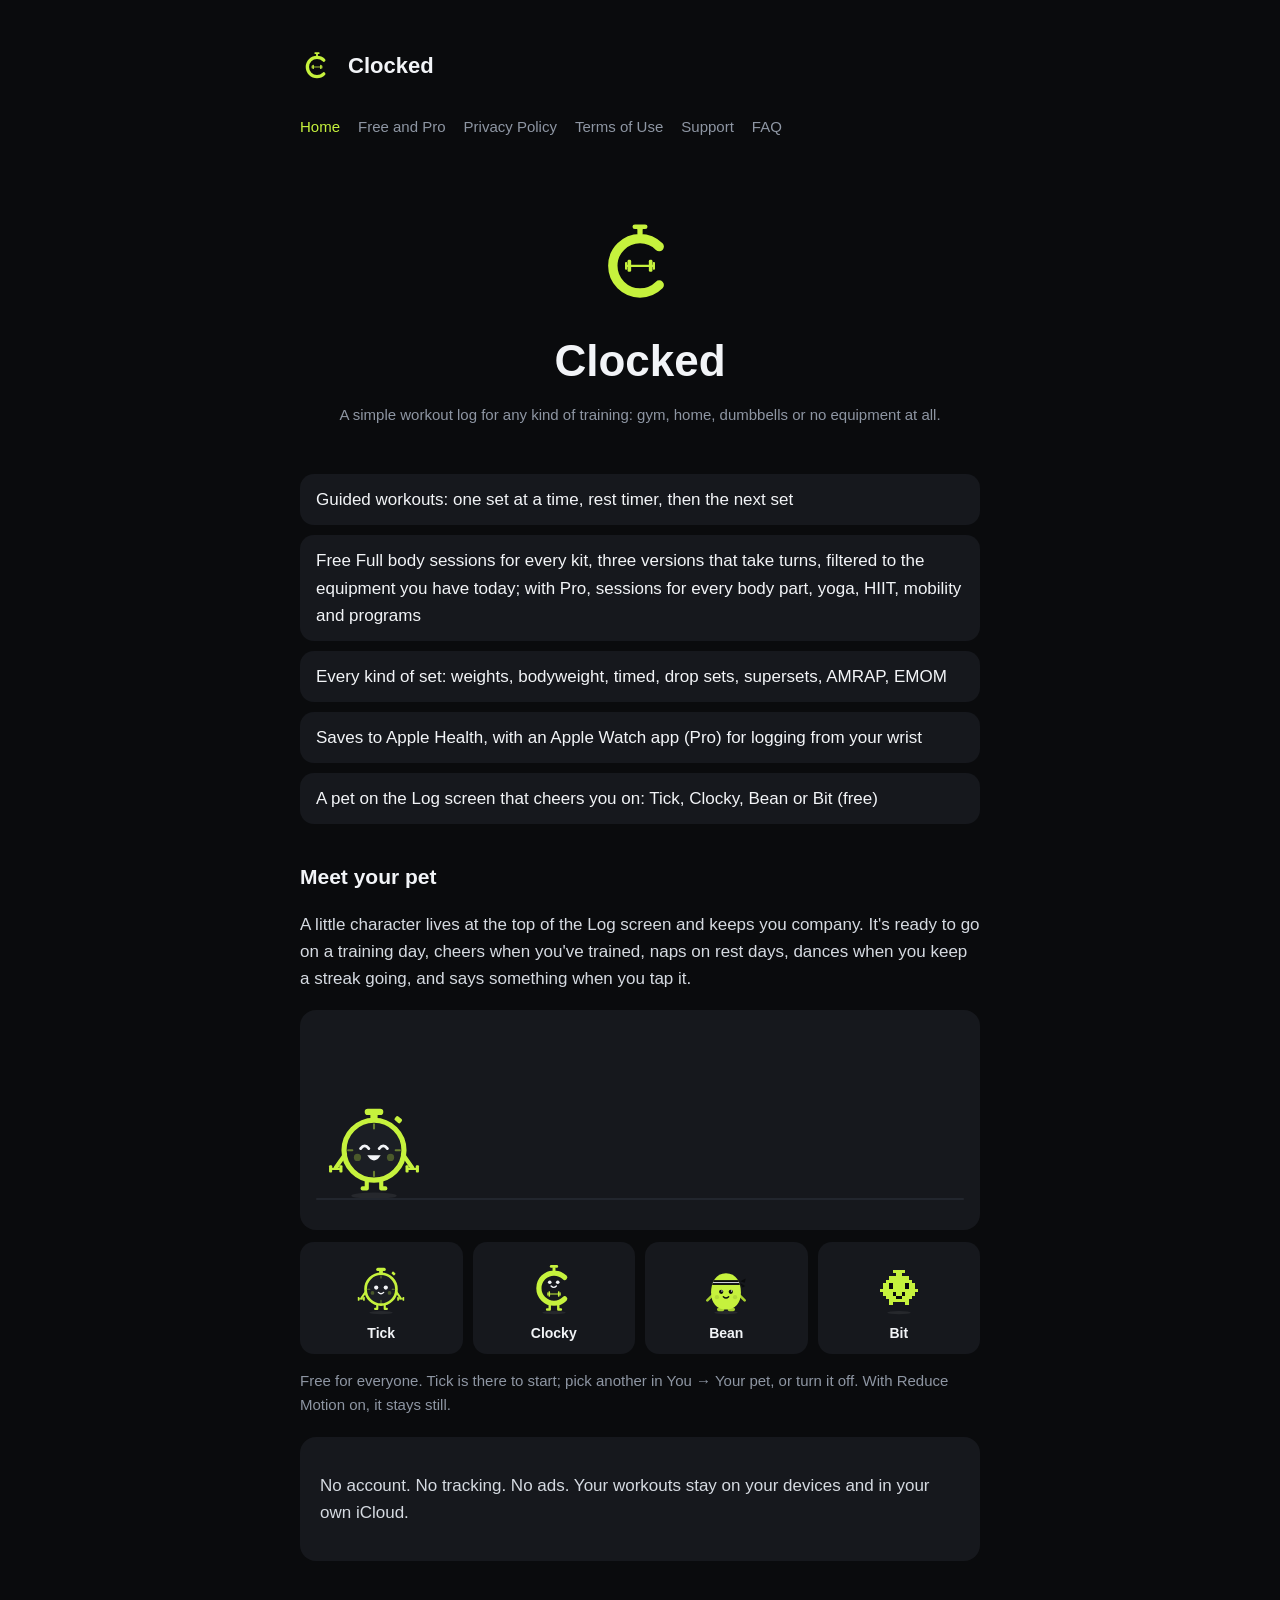
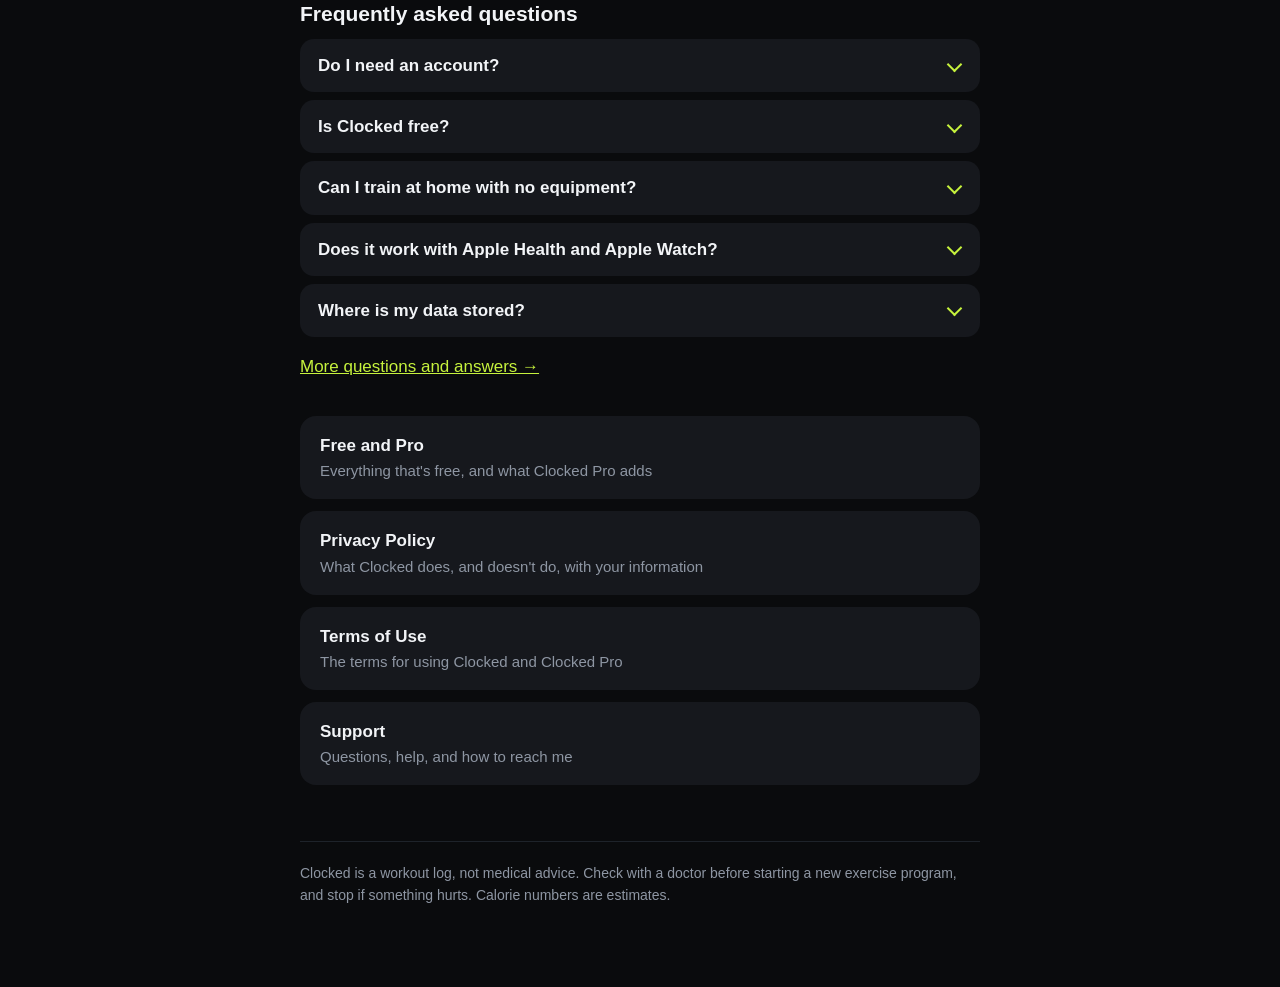
==== commit 098bce0d: "FAQ and Free and Pro: Today, Library, Progress, You; Simple home gym Co-Authored-By: Claude Opus 5.5" ====
--- a/index.html
+++ b/index.html
@@ -29,7 +29,7 @@
 <p>A little character lives at the top of the Log screen and keeps you company. It's ready to go on a training day, cheers when you've trained, naps on rest days, dances when you keep a streak going, and says something when you tap it.</p>
 <div class="pet-stage" aria-hidden="true"><div class="pet-runner"><div class="pet-hop"><span class="pet-poof"></span><span class="pet-layer pet-tick"><svg class="pet-svg " viewBox="0 0 120 120" aria-hidden="true"><ellipse cx="60" cy="110" rx="22" ry="3" fill="rgba(255,255,255,.07)"/><g class="body"><path d="M53 93 v10 h-4 M67 93 v10 h4" fill="none" stroke="#C6F23D" stroke-width="4" stroke-linecap="round" stroke-linejoin="round"/><rect x="51" y="26" width="18" height="6" rx="3" fill="#C6F23D"/><rect x="56.5" y="31" width="7" height="7" rx="1.5" fill="#C6F23D"/><rect x="80" y="34" width="7" height="5" rx="1.5" fill="#C6F23D" transform="rotate(40 83.5 36.5)"/><circle cx="60" cy="66" r="29" fill="#1B1E24" stroke="#C6F23D" stroke-width="5"/><path d="M60 41 V45 M85 66 H81 M60 91 V87 M35 66 H39" stroke="#C6F23D" stroke-width="2" stroke-linecap="round" opacity=".45"/><circle cx="44" cy="73" r="3.5" fill="#C6F23D" opacity=".28"/><circle cx="76" cy="73" r="3.5" fill="#C6F23D" opacity=".28"/><g fill="none" stroke="#F2F4F7" stroke-width="2.7" stroke-linecap="round"><path d="M47 64.5 Q51 59 55 64.5"/><path d="M65 64.5 Q69 59 73 64.5"/></g><path d="M53.5 71 Q60.0 81 66.5 71 Z" fill="#F2F4F7"/><g class="arm-l" style="transform-origin:32px 70px"><path d="M32 70 L23 83" stroke="#C6F23D" stroke-width="4" stroke-linecap="round"/><path d="M18 84 H28" stroke="#C6F23D" stroke-width="2.2" stroke-linecap="round"/><rect x="16.5" y="80.5" width="3" height="7" rx="1" fill="#C6F23D"/><rect x="26.5" y="80.5" width="3" height="7" rx="1" fill="#C6F23D"/></g><g class="arm-r" style="transform-origin:88px 70px"><path d="M88 70 L97 83" stroke="#C6F23D" stroke-width="4" stroke-linecap="round"/><path d="M92 84 H102" stroke="#C6F23D" stroke-width="2.2" stroke-linecap="round"/><rect x="90.5" y="80.5" width="3" height="7" rx="1" fill="#C6F23D"/><rect x="100.5" y="80.5" width="3" height="7" rx="1" fill="#C6F23D"/></g></g></svg></span><span class="pet-layer pet-clocky"><svg class="pet-svg " viewBox="0 0 120 120" aria-hidden="true"><ellipse cx="60" cy="110" rx="22" ry="3" fill="rgba(255,255,255,.07)"/><g class="body"><path d="M52 95 v9 h-5 M68 95 v9 h5" fill="none" stroke="#C6F23D" stroke-width="4.5" stroke-linecap="round" stroke-linejoin="round"/><path d="M80.03 43.97 A28.32 28.32 0 1 0 80.03 84.03" fill="none" stroke="#C6F23D" stroke-width="9.77" stroke-linecap="round"/><rect x="57.27" y="24.94" width="5.47" height="6.84" rx=".98" fill="#C6F23D"/><rect x="52.19" y="20.84" width="15.62" height="4.88" rx="2.44" fill="#C6F23D"/><g fill="none" stroke="#F2F4F7" stroke-width="2.7" stroke-linecap="round"><path d="M48 54.5 Q52 49 56 54.5"/><path d="M63 54.5 Q67 49 71 54.5"/></g><path d="M53.0 59 Q59.5 69 66.0 59 Z" fill="#F2F4F7"/><g class="lift" fill="#C6F23D"><path d="M48.75 75 H71.25" stroke="#C6F23D" stroke-width="1.9" stroke-linecap="round"/><rect x="47.5" y="71.75" width="1.87" height="6.5" rx=".75"/><rect x="49.62" y="70" width="3" height="10" rx="1.1"/><rect x="67.38" y="70" width="3" height="10" rx="1.1"/><rect x="70.63" y="71.75" width="1.87" height="6.5" rx=".75"/></g></g></svg></span><span class="pet-layer pet-bean"><svg class="pet-svg " viewBox="0 0 120 120" aria-hidden="true"><ellipse cx="60" cy="110" rx="22" ry="3" fill="rgba(255,255,255,.07)"/><g class="body"><defs><clipPath id="bean-clip-stage"><path d="M60 36 C79 36 88 53 88 72 C88 92 77 104 60 104 C43 104 32 92 32 72 C32 53 41 36 60 36 Z"/></clipPath></defs><ellipse cx="50" cy="104" rx="7" ry="3.5" fill="#A6CF2E"/><ellipse cx="70" cy="104" rx="7" ry="3.5" fill="#A6CF2E"/><g class="arm-l" style="transform-origin:34px 78px"><path d="M34 78 L25 87" stroke="#A6CF2E" stroke-width="5" stroke-linecap="round"/></g><g class="arm-r" style="transform-origin:86px 78px"><path d="M86 78 L95 87" stroke="#A6CF2E" stroke-width="5" stroke-linecap="round"/></g><path d="M60 36 C79 36 88 53 88 72 C88 92 77 104 60 104 C43 104 32 92 32 72 C32 53 41 36 60 36 Z" fill="#C6F23D"/><g clip-path="url(#bean-clip-stage)"><rect x="28" y="49" width="64" height="9" fill="#0A0B0D"/><rect x="28" y="52.5" width="64" height="2" fill="#F2F4F7" opacity=".85"/></g><path d="M87 51 L97 46 L95 54 Z" fill="#0A0B0D"/><path d="M87 55 L96 60 L91 63 Z" fill="#0A0B0D"/><circle cx="43" cy="81" r="4" fill="#0A0B0D" opacity=".1"/><circle cx="77" cy="81" r="4" fill="#0A0B0D" opacity=".1"/><g fill="none" stroke="#0A0B0D" stroke-width="2.7" stroke-linecap="round"><path d="M47 72.5 Q51 67 55 72.5"/><path d="M65 72.5 Q69 67 73 72.5"/></g><path d="M53.5 79 Q60.0 89 66.5 79 Z" fill="#0A0B0D"/></g></svg></span><span class="pet-layer pet-bit"><svg class="pet-svg " viewBox="0 0 120 120" aria-hidden="true"><ellipse cx="60" cy="110" rx="22" ry="3" fill="rgba(255,255,255,.07)"/><g class="body"><g shape-rendering="crispEdges"><rect x="48" y="30" width="6" height="6" fill="#C6F23D"/><rect x="54" y="30" width="6" height="6" fill="#C6F23D"/><rect x="60" y="30" width="6" height="6" fill="#C6F23D"/><rect x="66" y="30" width="6" height="6" fill="#C6F23D"/><rect x="54" y="36" width="6" height="6" fill="#C6F23D"/><rect x="60" y="36" width="6" height="6" fill="#C6F23D"/><rect x="42" y="42" width="6" height="6" fill="#C6F23D"/><rect x="48" y="42" width="6" height="6" fill="#C6F23D"/><rect x="54" y="42" width="6" height="6" fill="#C6F23D"/><rect x="60" y="42" width="6" height="6" fill="#C6F23D"/><rect x="66" y="42" width="6" height="6" fill="#C6F23D"/><rect x="72" y="42" width="6" height="6" fill="#C6F23D"/><rect x="36" y="48" width="6" height="6" fill="#C6F23D"/><rect x="42" y="48" width="6" height="6" fill="#C6F23D"/><rect x="48" y="48" width="6" height="6" fill="#C6F23D"/><rect x="54" y="48" width="6" height="6" fill="#C6F23D"/><rect x="60" y="48" width="6" height="6" fill="#C6F23D"/><rect x="66" y="48" width="6" height="6" fill="#C6F23D"/><rect x="72" y="48" width="6" height="6" fill="#C6F23D"/><rect x="78" y="48" width="6" height="6" fill="#C6F23D"/><rect x="30" y="54" width="6" height="6" fill="#C6F23D"/><rect x="36" y="54" width="6" height="6" fill="#C6F23D"/><rect x="42" y="54" width="6" height="6" fill="#C6F23D"/><rect x="48" y="54" width="6" height="6" fill="#C6F23D"/><rect x="54" y="54" width="6" height="6" fill="#C6F23D"/><rect x="60" y="54" width="6" height="6" fill="#C6F23D"/><rect x="66" y="54" width="6" height="6" fill="#C6F23D"/><rect x="72" y="54" width="6" height="6" fill="#C6F23D"/><rect x="78" y="54" width="6" height="6" fill="#C6F23D"/><rect x="84" y="54" width="6" height="6" fill="#C6F23D"/><rect x="30" y="60" width="6" height="6" fill="#C6F23D"/><rect x="36" y="60" width="6" height="6" fill="#C6F23D"/><rect x="42" y="60" width="6" height="6" fill="#C6F23D"/><rect x="48" y="60" width="6" height="6" fill="#C6F23D"/><rect x="54" y="60" width="6" height="6" fill="#C6F23D"/><rect x="60" y="60" width="6" height="6" fill="#C6F23D"/><rect x="66" y="60" width="6" height="6" fill="#C6F23D"/><rect x="72" y="60" width="6" height="6" fill="#C6F23D"/><rect x="78" y="60" width="6" height="6" fill="#C6F23D"/><rect x="84" y="60" width="6" height="6" fill="#C6F23D"/><rect x="30" y="66" width="6" height="6" fill="#C6F23D"/><rect x="36" y="66" width="6" height="6" fill="#C6F23D"/><rect x="42" y="66" width="6" height="6" fill="#C6F23D"/><rect x="48" y="66" width="6" height="6" fill="#C6F23D"/><rect x="54" y="66" width="6" height="6" fill="#C6F23D"/><rect x="60" y="66" width="6" height="6" fill="#C6F23D"/><rect x="66" y="66" width="6" height="6" fill="#C6F23D"/><rect x="72" y="66" width="6" height="6" fill="#C6F23D"/><rect x="78" y="66" width="6" height="6" fill="#C6F23D"/><rect x="84" y="66" width="6" height="6" fill="#C6F23D"/><rect x="30" y="72" width="6" height="6" fill="#C6F23D"/><rect x="36" y="72" width="6" height="6" fill="#C6F23D"/><rect x="42" y="72" width="6" height="6" fill="#C6F23D"/><rect x="48" y="72" width="6" height="6" fill="#C6F23D"/><rect x="54" y="72" width="6" height="6" fill="#C6F23D"/><rect x="60" y="72" width="6" height="6" fill="#C6F23D"/><rect x="66" y="72" width="6" height="6" fill="#C6F23D"/><rect x="72" y="72" width="6" height="6" fill="#C6F23D"/><rect x="78" y="72" width="6" height="6" fill="#C6F23D"/><rect x="84" y="72" width="6" height="6" fill="#C6F23D"/><rect x="36" y="78" width="6" height="6" fill="#C6F23D"/><rect x="42" y="78" width="6" height="6" fill="#C6F23D"/><rect x="48" y="78" width="6" height="6" fill="#C6F23D"/><rect x="54" y="78" width="6" height="6" fill="#C6F23D"/><rect x="60" y="78" width="6" height="6" fill="#C6F23D"/><rect x="66" y="78" width="6" height="6" fill="#C6F23D"/><rect x="72" y="78" width="6" height="6" fill="#C6F23D"/><rect x="78" y="78" width="6" height="6" fill="#C6F23D"/><rect x="42" y="84" width="6" height="6" fill="#C6F23D"/><rect x="48" y="84" width="6" height="6" fill="#C6F23D"/><rect x="54" y="84" width="6" height="6" fill="#C6F23D"/><rect x="60" y="84" width="6" height="6" fill="#C6F23D"/><rect x="66" y="84" width="6" height="6" fill="#C6F23D"/><rect x="72" y="84" width="6" height="6" fill="#C6F23D"/><rect x="42" y="90" width="6" height="6" fill="#C6F23D"/><rect x="72" y="90" width="6" height="6" fill="#C6F23D"/><g class="arm-l"><rect x="24" y="66" width="6" height="6" fill="#C6F23D"/></g><g class="arm-r"><rect x="90" y="66" width="6" height="6" fill="#C6F23D"/></g><rect x="36" y="60" width="6" height="6" fill="#0A0B0D"/><rect x="42" y="54" width="6" height="6" fill="#0A0B0D"/><rect x="48" y="60" width="6" height="6" fill="#0A0B0D"/><rect x="66" y="60" width="6" height="6" fill="#0A0B0D"/><rect x="72" y="54" width="6" height="6" fill="#0A0B0D"/><rect x="78" y="60" width="6" height="6" fill="#0A0B0D"/><rect x="48" y="72" width="6" height="6" fill="#0A0B0D"/><rect x="54" y="72" width="6" height="6" fill="#0A0B0D"/><rect x="60" y="72" width="6" height="6" fill="#0A0B0D"/><rect x="66" y="72" width="6" height="6" fill="#0A0B0D"/><rect x="54" y="78" width="6" height="6" fill="#0A0B0D"/><rect x="60" y="78" width="6" height="6" fill="#0A0B0D"/></g></g></svg></span></div></div></div>
 <div class="pet-lineup"><figure class="pet-pick pet-tick"><svg class="pet-svg " viewBox="0 0 120 120" aria-hidden="true"><ellipse cx="60" cy="110" rx="22" ry="3" fill="rgba(255,255,255,.07)"/><g class="body"><path d="M53 93 v10 h-4 M67 93 v10 h4" fill="none" stroke="#C6F23D" stroke-width="4" stroke-linecap="round" stroke-linejoin="round"/><rect x="51" y="26" width="18" height="6" rx="3" fill="#C6F23D"/><rect x="56.5" y="31" width="7" height="7" rx="1.5" fill="#C6F23D"/><rect x="80" y="34" width="7" height="5" rx="1.5" fill="#C6F23D" transform="rotate(40 83.5 36.5)"/><circle cx="60" cy="66" r="29" fill="#1B1E24" stroke="#C6F23D" stroke-width="5"/><path d="M60 41 V45 M85 66 H81 M60 91 V87 M35 66 H39" stroke="#C6F23D" stroke-width="2" stroke-linecap="round" opacity=".45"/><circle cx="44" cy="73" r="3.5" fill="#C6F23D" opacity=".28"/><circle cx="76" cy="73" r="3.5" fill="#C6F23D" opacity=".28"/><g class="eyes"><circle cx="51" cy="63" r="4" fill="#F2F4F7"/><circle cx="69" cy="63" r="4" fill="#F2F4F7"/></g><path d="M55.0 72 Q60.0 77 65.0 72" fill="none" stroke="#F2F4F7" stroke-width="2.5" stroke-linecap="round"/><g class="arm-l" style="transform-origin:32px 70px"><path d="M32 70 L23 83" stroke="#C6F23D" stroke-width="4" stroke-linecap="round"/><path d="M18 84 H28" stroke="#C6F23D" stroke-width="2.2" stroke-linecap="round"/><rect x="16.5" y="80.5" width="3" height="7" rx="1" fill="#C6F23D"/><rect x="26.5" y="80.5" width="3" height="7" rx="1" fill="#C6F23D"/></g><g class="arm-r" style="transform-origin:88px 70px"><path d="M88 70 L97 83" stroke="#C6F23D" stroke-width="4" stroke-linecap="round"/><path d="M92 84 H102" stroke="#C6F23D" stroke-width="2.2" stroke-linecap="round"/><rect x="90.5" y="80.5" width="3" height="7" rx="1" fill="#C6F23D"/><rect x="100.5" y="80.5" width="3" height="7" rx="1" fill="#C6F23D"/></g></g></svg><figcaption>Tick</figcaption></figure><figure class="pet-pick pet-clocky"><svg class="pet-svg " viewBox="0 0 120 120" aria-hidden="true"><ellipse cx="60" cy="110" rx="22" ry="3" fill="rgba(255,255,255,.07)"/><g class="body"><path d="M52 95 v9 h-5 M68 95 v9 h5" fill="none" stroke="#C6F23D" stroke-width="4.5" stroke-linecap="round" stroke-linejoin="round"/><path d="M80.03 43.97 A28.32 28.32 0 1 0 80.03 84.03" fill="none" stroke="#C6F23D" stroke-width="9.77" stroke-linecap="round"/><rect x="57.27" y="24.94" width="5.47" height="6.84" rx=".98" fill="#C6F23D"/><rect x="52.19" y="20.84" width="15.62" height="4.88" rx="2.44" fill="#C6F23D"/><g class="eyes"><circle cx="52" cy="53" r="3.4" fill="#F2F4F7"/><circle cx="67" cy="53" r="3.4" fill="#F2F4F7"/></g><path d="M54.5 60 Q59.5 65 64.5 60" fill="none" stroke="#F2F4F7" stroke-width="2.5" stroke-linecap="round"/><g class="lift" fill="#C6F23D"><path d="M48.75 75 H71.25" stroke="#C6F23D" stroke-width="1.9" stroke-linecap="round"/><rect x="47.5" y="71.75" width="1.87" height="6.5" rx=".75"/><rect x="49.62" y="70" width="3" height="10" rx="1.1"/><rect x="67.38" y="70" width="3" height="10" rx="1.1"/><rect x="70.63" y="71.75" width="1.87" height="6.5" rx=".75"/></g></g></svg><figcaption>Clocky</figcaption></figure><figure class="pet-pick pet-bean"><svg class="pet-svg " viewBox="0 0 120 120" aria-hidden="true"><ellipse cx="60" cy="110" rx="22" ry="3" fill="rgba(255,255,255,.07)"/><g class="body"><defs><clipPath id="bean-clip-lineup"><path d="M60 36 C79 36 88 53 88 72 C88 92 77 104 60 104 C43 104 32 92 32 72 C32 53 41 36 60 36 Z"/></clipPath></defs><ellipse cx="50" cy="104" rx="7" ry="3.5" fill="#A6CF2E"/><ellipse cx="70" cy="104" rx="7" ry="3.5" fill="#A6CF2E"/><g class="arm-l" style="transform-origin:34px 78px"><path d="M34 78 L25 87" stroke="#A6CF2E" stroke-width="5" stroke-linecap="round"/></g><g class="arm-r" style="transform-origin:86px 78px"><path d="M86 78 L95 87" stroke="#A6CF2E" stroke-width="5" stroke-linecap="round"/></g><path d="M60 36 C79 36 88 53 88 72 C88 92 77 104 60 104 C43 104 32 92 32 72 C32 53 41 36 60 36 Z" fill="#C6F23D"/><g clip-path="url(#bean-clip-lineup)"><rect x="28" y="49" width="64" height="9" fill="#0A0B0D"/><rect x="28" y="52.5" width="64" height="2" fill="#F2F4F7" opacity=".85"/></g><path d="M87 51 L97 46 L95 54 Z" fill="#0A0B0D"/><path d="M87 55 L96 60 L91 63 Z" fill="#0A0B0D"/><circle cx="43" cy="81" r="4" fill="#0A0B0D" opacity=".1"/><circle cx="77" cy="81" r="4" fill="#0A0B0D" opacity=".1"/><g class="eyes"><circle cx="51" cy="71" r="4" fill="#0A0B0D"/><circle cx="69" cy="71" r="4" fill="#0A0B0D"/><circle cx="52.4" cy="69.5" r="1.3" fill="#F2F4F7"/><circle cx="70.4" cy="69.5" r="1.3" fill="#F2F4F7"/></g><path d="M55.0 80 Q60.0 85 65.0 80" fill="none" stroke="#0A0B0D" stroke-width="2.5" stroke-linecap="round"/></g></svg><figcaption>Bean</figcaption></figure><figure class="pet-pick pet-bit"><svg class="pet-svg " viewBox="0 0 120 120" aria-hidden="true"><ellipse cx="60" cy="110" rx="22" ry="3" fill="rgba(255,255,255,.07)"/><g class="body"><g shape-rendering="crispEdges"><rect x="48" y="30" width="6" height="6" fill="#C6F23D"/><rect x="54" y="30" width="6" height="6" fill="#C6F23D"/><rect x="60" y="30" width="6" height="6" fill="#C6F23D"/><rect x="66" y="30" width="6" height="6" fill="#C6F23D"/><rect x="54" y="36" width="6" height="6" fill="#C6F23D"/><rect x="60" y="36" width="6" height="6" fill="#C6F23D"/><rect x="42" y="42" width="6" height="6" fill="#C6F23D"/><rect x="48" y="42" width="6" height="6" fill="#C6F23D"/><rect x="54" y="42" width="6" height="6" fill="#C6F23D"/><rect x="60" y="42" width="6" height="6" fill="#C6F23D"/><rect x="66" y="42" width="6" height="6" fill="#C6F23D"/><rect x="72" y="42" width="6" height="6" fill="#C6F23D"/><rect x="36" y="48" width="6" height="6" fill="#C6F23D"/><rect x="42" y="48" width="6" height="6" fill="#C6F23D"/><rect x="48" y="48" width="6" height="6" fill="#C6F23D"/><rect x="54" y="48" width="6" height="6" fill="#C6F23D"/><rect x="60" y="48" width="6" height="6" fill="#C6F23D"/><rect x="66" y="48" width="6" height="6" fill="#C6F23D"/><rect x="72" y="48" width="6" height="6" fill="#C6F23D"/><rect x="78" y="48" width="6" height="6" fill="#C6F23D"/><rect x="30" y="54" width="6" height="6" fill="#C6F23D"/><rect x="36" y="54" width="6" height="6" fill="#C6F23D"/><rect x="42" y="54" width="6" height="6" fill="#C6F23D"/><rect x="48" y="54" width="6" height="6" fill="#C6F23D"/><rect x="54" y="54" width="6" height="6" fill="#C6F23D"/><rect x="60" y="54" width="6" height="6" fill="#C6F23D"/><rect x="66" y="54" width="6" height="6" fill="#C6F23D"/><rect x="72" y="54" width="6" height="6" fill="#C6F23D"/><rect x="78" y="54" width="6" height="6" fill="#C6F23D"/><rect x="84" y="54" width="6" height="6" fill="#C6F23D"/><rect x="30" y="60" width="6" height="6" fill="#C6F23D"/><rect x="36" y="60" width="6" height="6" fill="#C6F23D"/><rect x="42" y="60" width="6" height="6" fill="#C6F23D"/><rect x="48" y="60" width="6" height="6" fill="#C6F23D"/><rect x="54" y="60" width="6" height="6" fill="#C6F23D"/><rect x="60" y="60" width="6" height="6" fill="#C6F23D"/><rect x="66" y="60" width="6" height="6" fill="#C6F23D"/><rect x="72" y="60" width="6" height="6" fill="#C6F23D"/><rect x="78" y="60" width="6" height="6" fill="#C6F23D"/><rect x="84" y="60" width="6" height="6" fill="#C6F23D"/><rect x="30" y="66" width="6" height="6" fill="#C6F23D"/><rect x="36" y="66" width="6" height="6" fill="#C6F23D"/><rect x="42" y="66" width="6" height="6" fill="#C6F23D"/><rect x="48" y="66" width="6" height="6" fill="#C6F23D"/><rect x="54" y="66" width="6" height="6" fill="#C6F23D"/><rect x="60" y="66" width="6" height="6" fill="#C6F23D"/><rect x="66" y="66" width="6" height="6" fill="#C6F23D"/><rect x="72" y="66" width="6" height="6" fill="#C6F23D"/><rect x="78" y="66" width="6" height="6" fill="#C6F23D"/><rect x="84" y="66" width="6" height="6" fill="#C6F23D"/><rect x="30" y="72" width="6" height="6" fill="#C6F23D"/><rect x="36" y="72" width="6" height="6" fill="#C6F23D"/><rect x="42" y="72" width="6" height="6" fill="#C6F23D"/><rect x="48" y="72" width="6" height="6" fill="#C6F23D"/><rect x="54" y="72" width="6" height="6" fill="#C6F23D"/><rect x="60" y="72" width="6" height="6" fill="#C6F23D"/><rect x="66" y="72" width="6" height="6" fill="#C6F23D"/><rect x="72" y="72" width="6" height="6" fill="#C6F23D"/><rect x="78" y="72" width="6" height="6" fill="#C6F23D"/><rect x="84" y="72" width="6" height="6" fill="#C6F23D"/><rect x="36" y="78" width="6" height="6" fill="#C6F23D"/><rect x="42" y="78" width="6" height="6" fill="#C6F23D"/><rect x="48" y="78" width="6" height="6" fill="#C6F23D"/><rect x="54" y="78" width="6" height="6" fill="#C6F23D"/><rect x="60" y="78" width="6" height="6" fill="#C6F23D"/><rect x="66" y="78" width="6" height="6" fill="#C6F23D"/><rect x="72" y="78" width="6" height="6" fill="#C6F23D"/><rect x="78" y="78" width="6" height="6" fill="#C6F23D"/><rect x="42" y="84" width="6" height="6" fill="#C6F23D"/><rect x="48" y="84" width="6" height="6" fill="#C6F23D"/><rect x="54" y="84" width="6" height="6" fill="#C6F23D"/><rect x="60" y="84" width="6" height="6" fill="#C6F23D"/><rect x="66" y="84" width="6" height="6" fill="#C6F23D"/><rect x="72" y="84" width="6" height="6" fill="#C6F23D"/><rect x="42" y="90" width="6" height="6" fill="#C6F23D"/><rect x="72" y="90" width="6" height="6" fill="#C6F23D"/><g class="arm-l"><rect x="24" y="66" width="6" height="6" fill="#C6F23D"/></g><g class="arm-r"><rect x="90" y="66" width="6" height="6" fill="#C6F23D"/></g><g class="eyes"><rect x="42" y="54" width="6" height="6" fill="#0A0B0D"/><rect x="42" y="60" width="6" height="6" fill="#0A0B0D"/><rect x="72" y="54" width="6" height="6" fill="#0A0B0D"/><rect x="72" y="60" width="6" height="6" fill="#0A0B0D"/></g><rect x="48" y="72" width="6" height="6" fill="#0A0B0D"/><rect x="54" y="78" width="6" height="6" fill="#0A0B0D"/><rect x="60" y="78" width="6" height="6" fill="#0A0B0D"/><rect x="66" y="72" width="6" height="6" fill="#0A0B0D"/></g></g></svg><figcaption>Bit</figcaption></figure></div>
-<p class="muted">Free for everyone. Tick is there to start; pick another in Settings → Your pet, or turn it off. With Reduce Motion on, it stays still.</p>
+<p class="muted">Free for everyone. Tick is there to start; pick another in You → Your pet, or turn it off. With Reduce Motion on, it stays still.</p>
 <div class="card">
 <p>No account. No tracking. No ads. Your workouts stay on your devices and in your own iCloud.</p>
 </div>
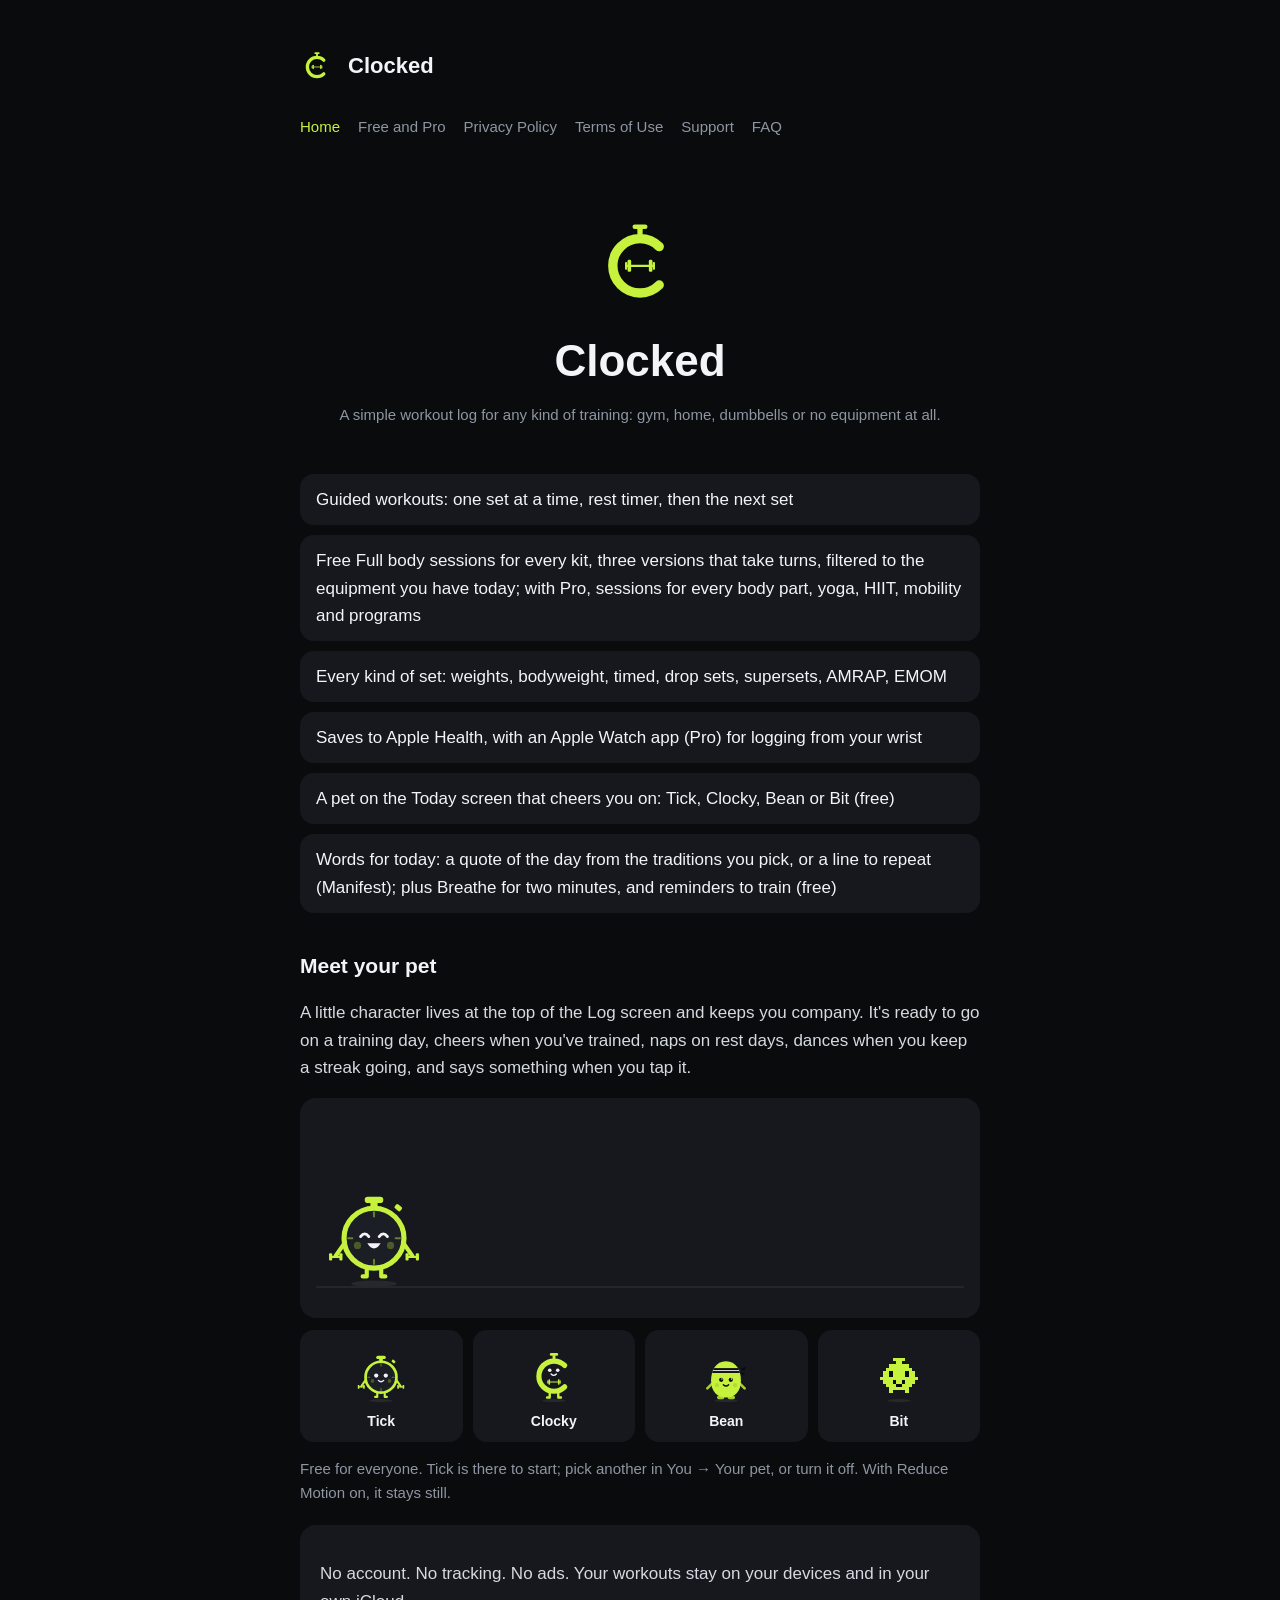
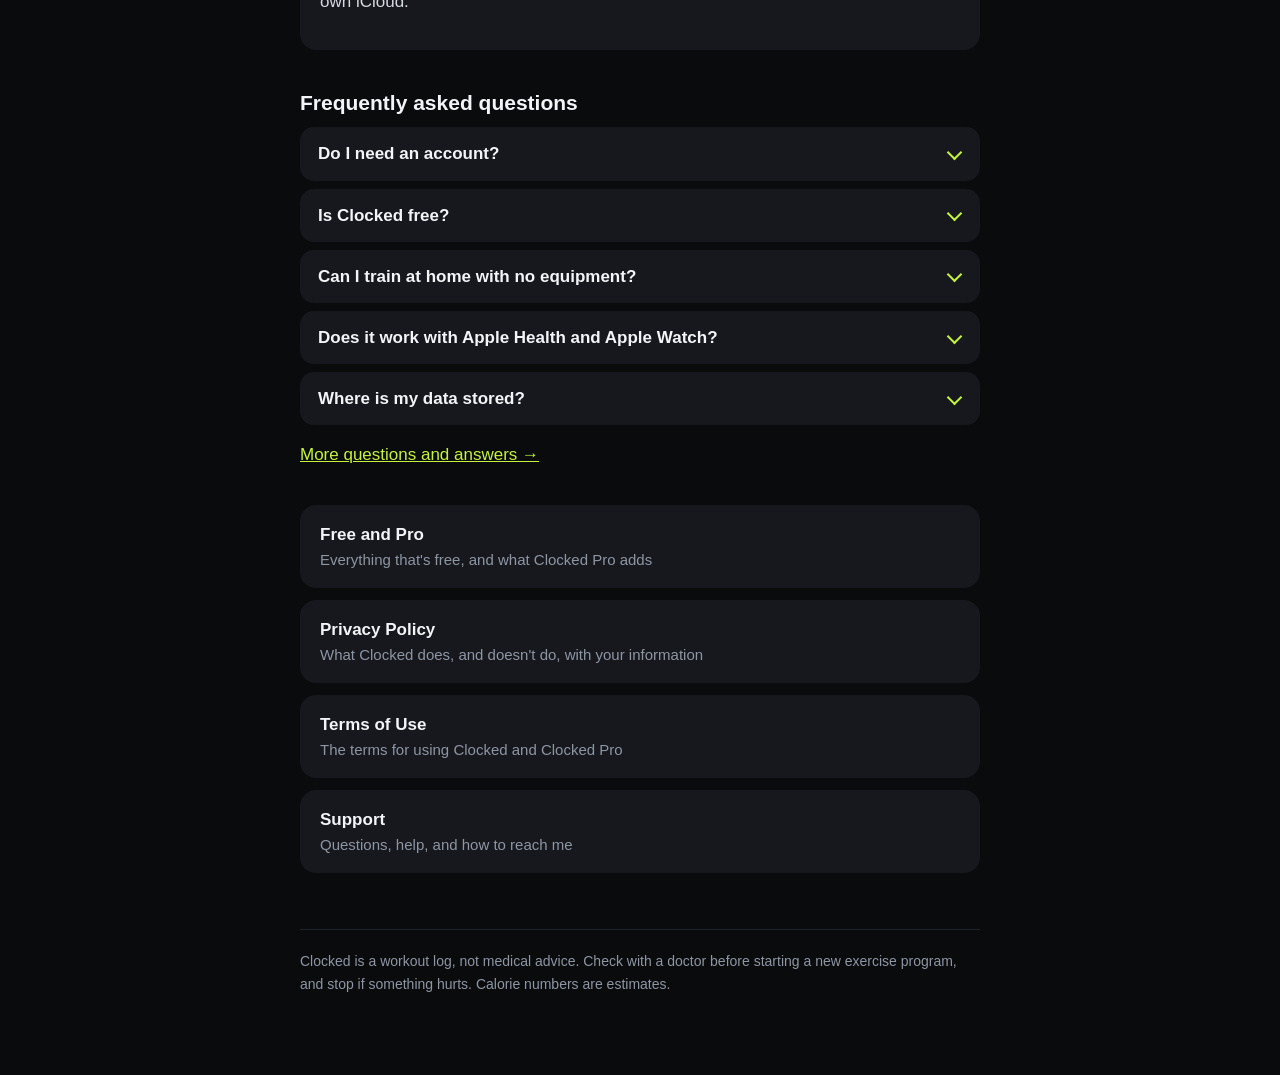
==== commit bfcf0710: "Words for today, Breathe and Reminders on Home, Free and Pro, FAQ and Privacy; + is on Progress; pet" ====
--- a/index.html
+++ b/index.html
@@ -23,7 +23,8 @@
 <li>Free Full body sessions for every kit, three versions that take turns, filtered to the equipment you have today; with Pro, sessions for every body part, yoga, HIIT, mobility and programs</li>
 <li>Every kind of set: weights, bodyweight, timed, drop sets, supersets, AMRAP, EMOM</li>
 <li>Saves to Apple Health, with an Apple Watch app (Pro) for logging from your wrist</li>
-<li>A pet on the Log screen that cheers you on: Tick, Clocky, Bean or Bit (free)</li>
+<li>A pet on the Today screen that cheers you on: Tick, Clocky, Bean or Bit (free)</li>
+<li>Words for today: a quote of the day from the traditions you pick, or a line to repeat (Manifest); plus Breathe for two minutes, and reminders to train (free)</li>
 </ul>
 <h2 id="pets">Meet your pet</h2>
 <p>A little character lives at the top of the Log screen and keeps you company. It's ready to go on a training day, cheers when you've trained, naps on rest days, dances when you keep a streak going, and says something when you tap it.</p>
@@ -38,7 +39,7 @@
 <details><summary>Do I need an account?</summary><p>No. There's no sign-up and no login. Your workouts stay on your devices and in your own iCloud.</p></details>
 <details><summary>Is Clocked free?</summary><p>Yes. Logging any workout, Guided workouts, Full body A, B and C for every kit, up to 3 sessions you build yourself, records, history, sharing your progress, your pet, Apple Health, iCloud sync and backups are always free. Clocked Pro adds every other ready-made session and program, a fresh pick each day based on what you trained last, the Apple Watch app, progress charts, unlimited sessions, planning, your own programs and widgets, with the first month free for new subscribers.</p><p><a href="free-and-pro.html">See everything Free and Pro include →</a></p></details>
 <details><summary>Can I train at home with no equipment?</summary><p>Yes. Tell Clocked what you have today (no equipment, dumbbells, a kettlebell, bands, a full gym or your own mix) and sessions and exercises only use that.</p></details>
-<details><summary>Does it work with Apple Health and Apple Watch?</summary><p>Yes. Finished workouts, calories and distance are saved to Apple Health with your permission, and the Apple Watch app (part of Pro) logs sets from your wrist with live heart rate.</p></details>
+<details><summary>Does it work with Apple Health and Apple Watch?</summary><p>Yes. Finished workouts and their calories are saved to Apple Health with your permission, and the Apple Watch app (part of Pro) logs sets from your wrist with live heart rate.</p></details>
 <details><summary>Where is my data stored?</summary><p>On your devices and in your own private iCloud. No analytics, no ads, no trackers. See the <a href="privacy.html">Privacy Policy</a>.</p></details>
 </div>
 <p class="more"><a href="support.html#faq">More questions and answers →</a></p>
